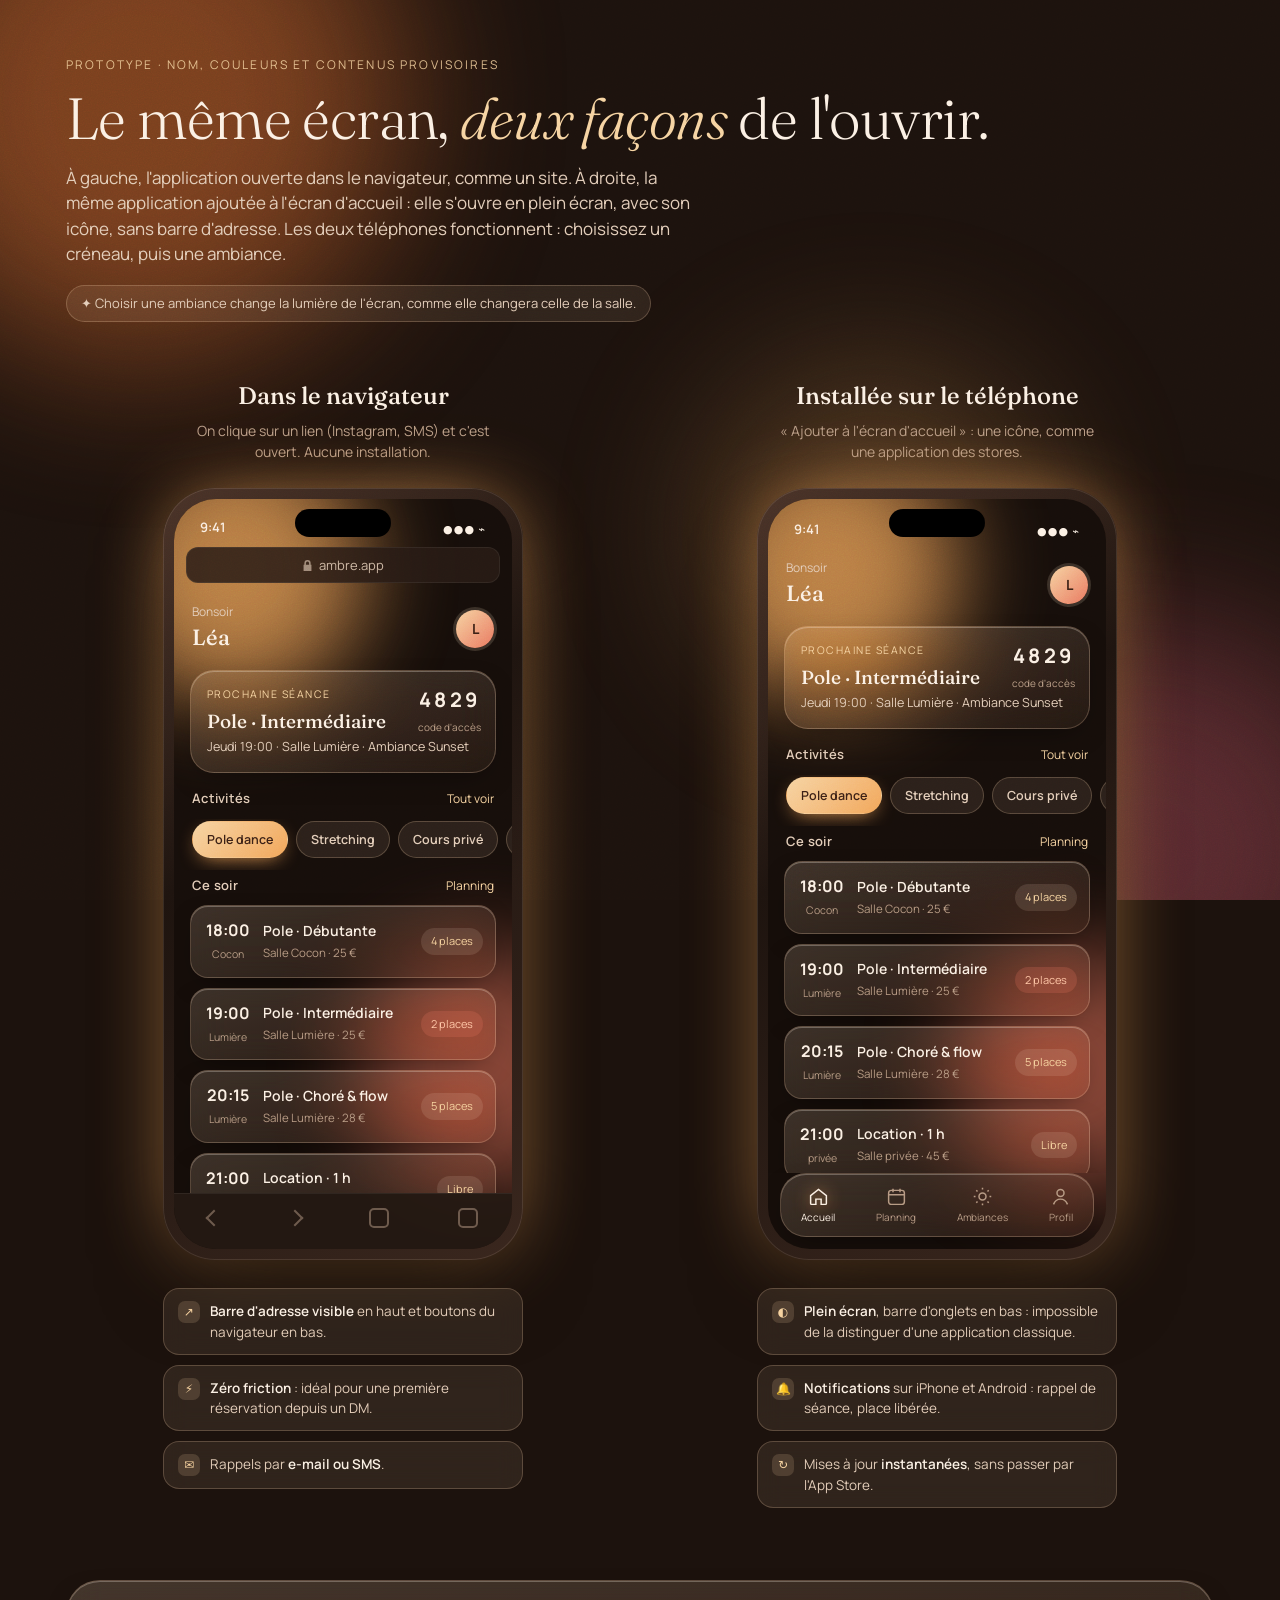
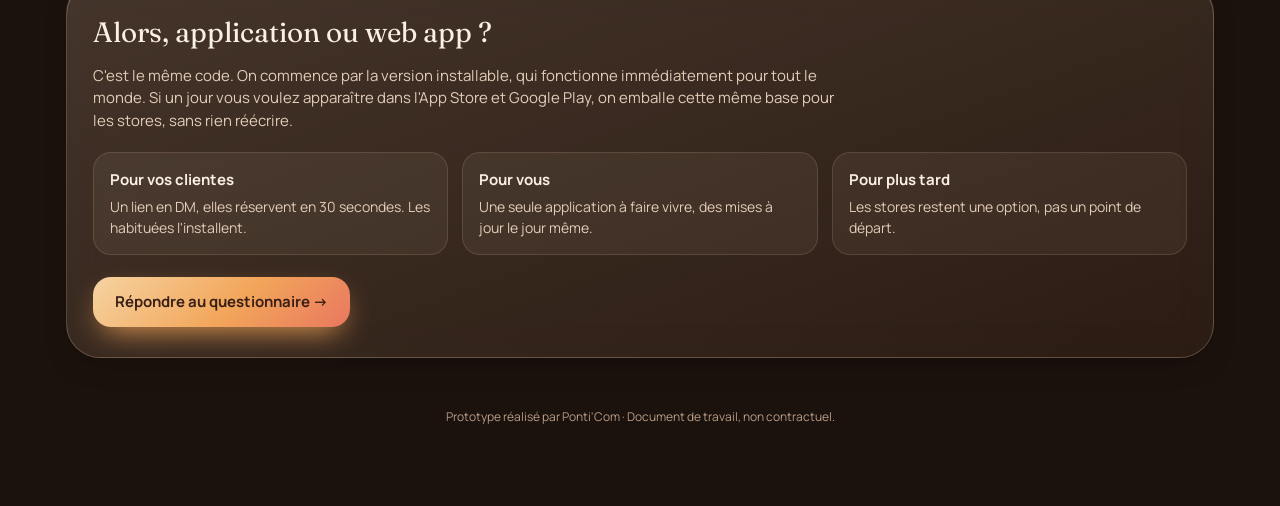
==== prototype/index.html @ fa240a2e "Prototype et questionnaire de cadrage Co-Authored-By: Claude Opus 5.5 <noreply@anthropic.com>" ====
<!doctype html>
<html lang="fr">
<head>
<meta charset="utf-8">
<meta name="viewport" content="width=device-width, initial-scale=1, viewport-fit=cover">
<title>Ambre · Prototype</title>
<meta name="robots" content="noindex, nofollow">
<meta name="theme-color" content="#1c120d">
<link rel="preconnect" href="https://fonts.googleapis.com">
<link rel="preconnect" href="https://fonts.gstatic.com" crossorigin>
<link href="https://fonts.googleapis.com/css2?family=Fraunces:opsz,wght@9..144,300;9..144,500;9..144,600&family=Manrope:wght@400;500;600;700&display=swap" rel="stylesheet">
<style>
:root{
  --bg:#1c120d; --bg2:#2a1a12;
  --ink:#fbf0e4; --ink2:#e3cdb9; --ink3:#b89c86;
  --glass:rgba(255,222,190,.09); --glass2:rgba(255,226,198,.16);
  --line:rgba(255,214,176,.22); --line2:rgba(255,236,214,.38);
  --amber:#f2a65a; --coral:#e9775f; --rose:#d9879b; --sand:#f6d3a1;
  --glow:#f2a65a; --glow2:#e9775f;
  --r-xl:34px; --r-lg:24px; --r-md:18px; --r-sm:12px;
}
*{box-sizing:border-box;margin:0;padding:0}
html{-webkit-text-size-adjust:100%}
body{background:var(--bg);color:var(--ink);font:400 15px/1.5 Manrope,system-ui,sans-serif;min-height:100vh;overflow-x:hidden}
/* grain chaud */
body::after{content:"";position:fixed;inset:0;pointer-events:none;z-index:50;opacity:.13;mix-blend-mode:overlay;
  background-image:url("data:image/svg+xml,%3Csvg xmlns='http://www.w3.org/2000/svg' width='180' height='180'%3E%3Cfilter id='n'%3E%3CfeTurbulence type='fractalNoise' baseFrequency='.85' numOctaves='3' stitchTiles='stitch'/%3E%3C/filter%3E%3Crect width='100%25' height='100%25' filter='url(%23n)'/%3E%3C/svg%3E")}
.orbs{position:fixed;inset:0;overflow:hidden;z-index:0;pointer-events:none}
.orbs i{position:absolute;border-radius:50%;filter:blur(80px);opacity:.55}
.orbs i:nth-child(1){width:520px;height:520px;background:#c9672f;top:-160px;left:-120px}
.orbs i:nth-child(2){width:460px;height:460px;background:#a4485a;bottom:-180px;right:-100px;opacity:.45}
.orbs i:nth-child(3){width:340px;height:340px;background:#e6a45c;top:40%;left:55%;opacity:.25}

.page{position:relative;z-index:1;max-width:1180px;margin:0 auto;padding:56px 16px 80px}
.kicker{font-size:12px;letter-spacing:.18em;text-transform:uppercase;color:var(--sand);opacity:.85}
h1{font-family:Fraunces,Georgia,serif;font-weight:300;font-size:clamp(34px,5vw,58px);line-height:1.05;margin:14px 0 16px;letter-spacing:-.01em}
h1 em{font-style:italic;color:var(--sand)}
.lead{max-width:640px;color:var(--ink2);font-size:17px}
.note{display:inline-flex;gap:8px;align-items:center;margin-top:18px;padding:8px 14px;border-radius:999px;background:var(--glass);border:1px solid var(--line);font-size:13px;color:var(--ink2);backdrop-filter:blur(14px);-webkit-backdrop-filter:blur(14px)}

.stage{display:grid;grid-template-columns:1fr 1fr;gap:40px;margin-top:56px;align-items:start}
@media (max-width:860px){.stage{grid-template-columns:1fr;gap:64px}}
.col{display:flex;flex-direction:column;align-items:center}
.col h2{font-family:Fraunces,Georgia,serif;font-weight:500;font-size:24px;margin-bottom:6px;text-align:center}
.col .sub{color:var(--ink3);font-size:14px;text-align:center;margin-bottom:26px;max-width:340px}

/* ---- téléphone ---- */
.phone{width:min(360px,100%);aspect-ratio:9/19.3;border-radius:52px;padding:11px;position:relative;
  background:linear-gradient(145deg,#4a3328,#1e140f 40%,#3a271e);box-shadow:0 40px 90px -30px rgba(0,0,0,.8),0 0 0 1px rgba(255,220,190,.12) inset,0 0 80px -20px var(--glow)}
.screen{position:absolute;inset:11px;border-radius:42px;overflow:hidden;background:#160e0a;display:flex;flex-direction:column;isolation:isolate}
.screen .amb{position:absolute;inset:0;z-index:-1;transition:background 1.2s ease}
.screen .amb::before,.screen .amb::after{content:"";position:absolute;border-radius:50%;filter:blur(46px);transition:background 1.2s ease}
.screen .amb::before{width:260px;height:260px;top:-60px;left:-70px;background:var(--glow);opacity:.75}
.screen .amb::after{width:240px;height:240px;bottom:60px;right:-90px;background:var(--glow2);opacity:.55}
.island{position:absolute;top:10px;left:50%;transform:translateX(-50%);width:96px;height:28px;background:#000;border-radius:20px;z-index:20}
.status{height:46px;flex:none;display:flex;justify-content:space-between;align-items:flex-end;padding:0 26px 6px;font-size:13px;font-weight:600;color:var(--ink)}
.status span:last-child{letter-spacing:.1em;font-size:11px}

/* barre navigateur (mode web) */
.urlbar{flex:none;margin:4px 12px 6px;height:36px;border-radius:12px;background:rgba(40,28,22,.85);display:flex;align-items:center;justify-content:center;gap:6px;font-size:13px;color:#cdb7a3;border:1px solid rgba(255,255,255,.06)}
.urlbar svg{width:11px;height:11px;opacity:.7}
.safaribar{flex:none;height:56px;background:rgba(36,25,19,.92);border-top:1px solid rgba(255,255,255,.06);display:flex;justify-content:space-around;align-items:center;padding-bottom:8px}
.safaribar i{width:20px;height:20px;border:2px solid #8f7867;border-radius:5px;opacity:.7}
.safaribar i:nth-child(1),.safaribar i:nth-child(2){border-radius:0;border-width:0 0 2px 2px;transform:rotate(45deg);width:12px;height:12px}
.safaribar i:nth-child(2){transform:rotate(-135deg)}

.app{flex:1;overflow-y:auto;overflow-x:hidden;padding:6px 16px 18px;scrollbar-width:none;position:relative}
.app::-webkit-scrollbar{display:none}

/* glass chaud */
.g{background:linear-gradient(160deg,rgba(255,232,208,.17),rgba(255,206,170,.06));border:1px solid var(--line);
  backdrop-filter:blur(18px) saturate(140%);-webkit-backdrop-filter:blur(18px) saturate(140%);
  box-shadow:inset 0 1px 0 rgba(255,244,230,.28),0 10px 30px -14px rgba(0,0,0,.6);border-radius:var(--r-lg)}

.hello{display:flex;justify-content:space-between;align-items:center;margin:8px 2px 16px}
.hello small{display:block;color:var(--ink2);font-size:12px}
.hello b{font-family:Fraunces,Georgia,serif;font-weight:500;font-size:22px}
.avatar{width:38px;height:38px;border-radius:50%;background:linear-gradient(135deg,var(--sand),var(--coral));display:grid;place-items:center;color:#3a2016;font-weight:700;font-size:14px;box-shadow:0 0 0 3px rgba(255,230,200,.15)}

.next{padding:16px;margin-bottom:16px;position:relative;overflow:hidden}
.next .tag{font-size:10.5px;letter-spacing:.14em;text-transform:uppercase;color:var(--sand)}
.next h3{font-family:Fraunces,Georgia,serif;font-weight:500;font-size:19px;margin:4px 0 2px}
.next p{font-size:12.5px;color:var(--ink2)}
.next .code{position:absolute;right:14px;top:14px;text-align:right}
.next .code b{display:block;font-size:20px;letter-spacing:.18em;font-weight:700}
.next .code small{font-size:10px;color:var(--ink3)}

.sec{display:flex;justify-content:space-between;align-items:baseline;margin:6px 2px 10px}
.sec h4{font-size:13px;font-weight:600;color:var(--ink2);letter-spacing:.02em}
.sec a{font-size:12px;color:var(--sand);text-decoration:none}

.chips{display:flex;gap:8px;overflow-x:auto;padding:2px 2px 12px;margin:0 -16px;padding-left:18px;padding-right:18px;scrollbar-width:none}
.chips::-webkit-scrollbar{display:none}
.chip{flex:none;padding:9px 14px;border-radius:999px;font:600 12.5px Manrope,sans-serif;color:var(--ink2);cursor:pointer;border:1px solid var(--line);background:var(--glass);transition:.25s}
.chip.on{background:linear-gradient(135deg,var(--sand),var(--amber));color:#3a2016;border-color:transparent;box-shadow:0 6px 20px -8px var(--glow)}

.slot{display:flex;align-items:center;gap:12px;padding:12px 12px 12px 14px;margin-bottom:10px;border-radius:var(--r-md);cursor:pointer;transition:transform .2s}
.slot:active{transform:scale(.98)}
.slot .t{text-align:center;min-width:46px}
.slot .t b{display:block;font-size:16px}
.slot .t small{font-size:10.5px;color:var(--ink3)}
.slot .i{flex:1;min-width:0}
.slot .i b{display:block;font-size:14px;font-weight:600}
.slot .i small{font-size:11.5px;color:var(--ink3)}
.slot .p{font-size:11px;padding:5px 10px;border-radius:999px;background:rgba(255,230,200,.12);color:var(--sand);white-space:nowrap}
.slot .p.low{color:#ffc7a8;background:rgba(233,119,95,.22)}

.tabbar{flex:none;margin:0 12px 12px;height:64px;border-radius:26px;display:flex;justify-content:space-around;align-items:center}
.tab{display:flex;flex-direction:column;align-items:center;gap:3px;font-size:10px;color:var(--ink3);cursor:pointer;background:none;border:0;font-family:inherit}
.tab svg{width:21px;height:21px;stroke:currentColor;fill:none;stroke-width:1.7}
.tab.on{color:var(--ink)}
.tab.on svg{filter:drop-shadow(0 0 8px var(--glow))}

/* feuille de réservation */
.sheet{position:absolute;left:0;right:0;bottom:0;z-index:15;padding:10px 16px 18px;border-radius:30px 30px 0 0;transform:translateY(105%);transition:transform .45s cubic-bezier(.2,.9,.25,1);max-height:88%;overflow-y:auto;scrollbar-width:none;
  background:linear-gradient(170deg,rgba(70,44,32,.82),rgba(34,22,16,.92));backdrop-filter:blur(26px) saturate(150%);-webkit-backdrop-filter:blur(26px) saturate(150%);border-top:1px solid var(--line2)}
.sheet.open{transform:none}
.sheet .grab{width:38px;height:5px;border-radius:5px;background:rgba(255,230,210,.3);margin:0 auto 14px}
.sheet h3{font-family:Fraunces,Georgia,serif;font-weight:500;font-size:21px}
.sheet .meta{color:var(--ink2);font-size:12.5px;margin:2px 0 14px}
.amb-grid{display:grid;grid-template-columns:1fr 1fr;gap:9px;margin:8px 0 14px}
.ambc{padding:11px;border-radius:var(--r-md);cursor:pointer;border:1px solid var(--line);background:var(--glass);transition:.25s;text-align:left;color:var(--ink);font-family:inherit}
.ambc .dot{width:26px;height:26px;border-radius:50%;margin-bottom:8px;box-shadow:0 0 16px -2px currentColor}
.ambc b{display:block;font-size:13px}
.ambc small{font-size:10.5px;color:var(--ink3)}
.ambc.on{border-color:var(--line2);background:var(--glass2);box-shadow:inset 0 1px 0 rgba(255,244,230,.3),0 0 0 2px rgba(246,211,161,.45)}
.row{display:flex;justify-content:space-between;align-items:center;padding:11px 0;border-top:1px solid rgba(255,220,190,.12);font-size:13px}
.row span{color:var(--ink2)}
.btn{width:100%;margin-top:12px;height:52px;border:0;border-radius:18px;font:700 15px Manrope,sans-serif;color:#3a2016;cursor:pointer;
  background:linear-gradient(135deg,var(--sand),var(--amber) 55%,var(--coral));box-shadow:0 12px 30px -10px var(--glow),inset 0 1px 0 rgba(255,255,255,.5)}
.btn.ghost{background:var(--glass);color:var(--ink);box-shadow:none;border:1px solid var(--line);height:44px;font-weight:600}
.pay{display:flex;gap:6px;justify-content:center;margin-top:9px;font-size:10.5px;color:var(--ink3)}

.done{text-align:center;padding:10px 4px 0}
.done .ring{width:74px;height:74px;border-radius:50%;margin:6px auto 14px;display:grid;place-items:center;background:radial-gradient(circle,var(--glow),transparent 70%)}
.done .ring svg{width:34px;height:34px;stroke:#fff;stroke-width:2.4;fill:none}
.bigcode{font-size:34px;font-weight:700;letter-spacing:.3em;margin:10px 0 2px;padding-left:.3em}
.done p{font-size:12.5px;color:var(--ink2)}

.other{padding:4px 2px}
.other h3{font-family:Fraunces,Georgia,serif;font-weight:500;font-size:22px;margin:10px 0 12px}
.scene{padding:14px;margin-bottom:10px;display:flex;align-items:center;gap:12px}
.scene .dot{width:34px;height:34px;border-radius:12px}
.scene b{font-size:14px}
.scene small{display:block;font-size:11.5px;color:var(--ink3)}
.toggle{margin-left:auto;width:44px;height:26px;border-radius:20px;background:rgba(255,230,200,.18);position:relative;flex:none}
.toggle::after{content:"";position:absolute;top:3px;left:3px;width:20px;height:20px;border-radius:50%;background:var(--ink);transition:.25s}
.toggle.on{background:var(--amber)}
.toggle.on::after{left:21px}

/* annotations */
.diff{width:min(360px,100%);margin-top:28px;display:grid;gap:10px}
.diff div{display:flex;gap:10px;font-size:13.5px;color:var(--ink2);padding:12px 14px;border-radius:16px;background:var(--glass);border:1px solid var(--line);backdrop-filter:blur(12px);-webkit-backdrop-filter:blur(12px)}
.diff b{color:var(--ink);font-weight:600}
.diff .ico{flex:none;width:22px;height:22px;border-radius:7px;display:grid;place-items:center;font-size:12px;background:rgba(246,211,161,.16);color:var(--sand)}

.verdict{margin-top:72px;padding:30px 26px;border-radius:var(--r-xl)}
.verdict h2{font-family:Fraunces,Georgia,serif;font-weight:400;font-size:28px;margin-bottom:12px}
.verdict p{color:var(--ink2);max-width:760px;margin-bottom:10px}
.verdict ul{list-style:none;display:grid;grid-template-columns:repeat(auto-fit,minmax(230px,1fr));gap:14px;margin-top:20px}
.verdict li{padding:16px;border-radius:var(--r-md);background:rgba(255,230,200,.06);border:1px solid rgba(255,214,176,.14);font-size:14px;color:var(--ink2)}
.verdict li b{display:block;color:var(--ink);margin-bottom:4px;font-size:15px}
.cta{display:inline-flex;align-items:center;gap:8px;margin-top:22px;padding:14px 22px;border-radius:18px;text-decoration:none;font-weight:700;color:#3a2016;background:linear-gradient(135deg,var(--sand),var(--amber) 55%,var(--coral));box-shadow:0 12px 30px -10px var(--amber)}
footer{margin-top:50px;text-align:center;font-size:12px;color:var(--ink3)}
@media (prefers-reduced-motion:reduce){*{transition:none!important}}
</style>
</head>
<body>
<div class="orbs"><i></i><i></i><i></i></div>

<main class="page">
  <div class="kicker">Prototype · Nom, couleurs et contenus provisoires</div>
  <h1>Le même écran, <em>deux façons</em> de l'ouvrir.</h1>
  <p class="lead">À gauche, l'application ouverte dans le navigateur, comme un site. À droite, la même application ajoutée à l'écran d'accueil : elle s'ouvre en plein écran, avec son icône, sans barre d'adresse. Les deux téléphones fonctionnent : choisissez un créneau, puis une ambiance.</p>
  <div class="note">✦ Choisir une ambiance change la lumière de l'écran, comme elle changera celle de la salle.</div>

  <section class="stage">
    <div class="col">
      <h2>Dans le navigateur</h2>
      <p class="sub">On clique sur un lien (Instagram, SMS) et c'est ouvert. Aucune installation.</p>
      <div class="phone" data-mode="web"></div>
      <div class="diff">
        <div><span class="ico">↗</span><span><b>Barre d'adresse visible</b> en haut et boutons du navigateur en bas.</span></div>
        <div><span class="ico">⚡</span><span><b>Zéro friction</b> : idéal pour une première réservation depuis un DM.</span></div>
        <div><span class="ico">✉</span><span>Rappels par <b>e-mail ou SMS</b>.</span></div>
      </div>
    </div>
    <div class="col">
      <h2>Installée sur le téléphone</h2>
      <p class="sub">« Ajouter à l'écran d'accueil » : une icône, comme une application des stores.</p>
      <div class="phone" data-mode="app"></div>
      <div class="diff">
        <div><span class="ico">◐</span><span><b>Plein écran</b>, barre d'onglets en bas : impossible de la distinguer d'une application classique.</span></div>
        <div><span class="ico">🔔</span><span><b>Notifications</b> sur iPhone et Android : rappel de séance, place libérée.</span></div>
        <div><span class="ico">↻</span><span>Mises à jour <b>instantanées</b>, sans passer par l'App Store.</span></div>
      </div>
    </div>
  </section>

  <section class="verdict g">
    <h2>Alors, application ou web app ?</h2>
    <p>C'est le même code. On commence par la version installable, qui fonctionne immédiatement pour tout le monde. Si un jour vous voulez apparaître dans l'App Store et Google Play, on emballe cette même base pour les stores, sans rien réécrire.</p>
    <ul>
      <li><b>Pour vos clientes</b>Un lien en DM, elles réservent en 30 secondes. Les habituées l'installent.</li>
      <li><b>Pour vous</b>Une seule application à faire vivre, des mises à jour le jour même.</li>
      <li><b>Pour plus tard</b>Les stores restent une option, pas un point de départ.</li>
    </ul>
    <a class="cta" href="../questionnaire/">Répondre au questionnaire →</a>
  </section>

  <footer>Prototype réalisé par Ponti'Com · Document de travail, non contractuel.</footer>
</main>

<template id="tpl">
  <div class="screen">
    <div class="amb"></div>
    <div class="island"></div>
    <div class="status"><span>9:41</span><span>●●● ⌁</span></div>
    <div class="urlbar web-only"><svg viewBox="0 0 12 14"><path d="M2 6V4a4 4 0 0 1 8 0v2h1v8H1V6zm2 0h4V4a2 2 0 0 0-4 0z" fill="currentColor"/></svg>ambre.app</div>
    <div class="app">
      <div class="view" data-v="home">
        <div class="hello"><div><small>Bonsoir</small><b>Léa</b></div><div class="avatar">L</div></div>
        <div class="next g">
          <div class="tag">Prochaine séance</div>
          <h3>Pole · Intermédiaire</h3>
          <p>Jeudi 19:00 · Salle Lumière · Ambiance Sunset</p>
          <div class="code"><b>4829</b><small>code d'accès</small></div>
        </div>
        <div class="sec"><h4>Activités</h4><a href="#">Tout voir</a></div>
        <div class="chips">
          <button class="chip on">Pole dance</button><button class="chip">Stretching</button><button class="chip">Cours privé</button><button class="chip">Salle privée</button><button class="chip">Studio tatouage</button>
        </div>
        <div class="sec"><h4>Ce soir</h4><a href="#">Planning</a></div>
        <div class="slots"></div>
      </div>
      <div class="view other" data-v="plan" hidden>
        <h3>Mon planning</h3>
        <div class="g scene"><div class="dot" style="background:#f2a65a"></div><div><b>Pole · Intermédiaire</b><small>Jeu. 19:00 · Salle Lumière</small></div></div>
        <div class="g scene"><div class="dot" style="background:#d9879b"></div><div><b>Stretching profond</b><small>Sam. 10:30 · Salle Cocon</small></div></div>
        <div class="g scene"><div class="dot" style="background:#9fb7a4"></div><div><b>Carnet 10 séances</b><small>7 séances restantes</small></div></div>
      </div>
      <div class="view other" data-v="amb" hidden>
        <h3>Le lieu, en direct</h3>
        <div class="g scene"><div class="dot" style="background:#f2a65a"></div><div><b>Salle Lumière</b><small>Sunset · 26 °C · Lo-fi soul</small></div><div class="toggle on"></div></div>
        <div class="g scene"><div class="dot" style="background:#8a6fd1"></div><div><b>Salle Cocon</b><small>Libre · éteinte</small></div><div class="toggle"></div></div>
        <div class="g scene"><div class="dot" style="background:#e9775f"></div><div><b>Studio</b><small>Focus · 24 °C</small></div><div class="toggle on"></div></div>
        <p style="font-size:11.5px;color:var(--ink3);margin-top:6px">Vue gérante : tout allumer ou éteindre à distance.</p>
      </div>
      <div class="view other" data-v="me" hidden>
        <h3>Profil</h3>
        <div class="g scene"><div><b>Carnet 10 séances</b><small>7 restantes · valable jusqu'au 30/04</small></div></div>
        <div class="g scene"><div><b>Moyen de paiement</b><small>Apple Pay · Visa •• 4242</small></div></div>
        <div class="g scene"><div><b>Décharge et règlement</b><small>Signés le 02/11</small></div></div>
      </div>
    </div>
    <nav class="tabbar g app-only">
      <button class="tab on" data-t="home"><svg viewBox="0 0 24 24"><path d="M3 11l9-7 9 7v9a1 1 0 0 1-1 1h-5v-6H9v6H4a1 1 0 0 1-1-1z"/></svg>Accueil</button>
      <button class="tab" data-t="plan"><svg viewBox="0 0 24 24"><rect x="3" y="5" width="18" height="16" rx="3"/><path d="M3 10h18M8 3v4M16 3v4"/></svg>Planning</button>
      <button class="tab" data-t="amb"><svg viewBox="0 0 24 24"><circle cx="12" cy="12" r="4"/><path d="M12 2v2M12 20v2M4.9 4.9l1.4 1.4M17.7 17.7l1.4 1.4M2 12h2M20 12h2M4.9 19.1l1.4-1.4M17.7 6.3l1.4-1.4"/></svg>Ambiances</button>
      <button class="tab" data-t="me"><svg viewBox="0 0 24 24"><circle cx="12" cy="8" r="4"/><path d="M4 21c1.5-4 4.5-6 8-6s6.5 2 8 6"/></svg>Profil</button>
    </nav>
    <div class="safaribar web-only"><i></i><i></i><i></i><i></i></div>
    <div class="sheet">
      <div class="grab"></div>
      <div class="s-book">
        <h3 class="s-title">Pole · Intermédiaire</h3>
        <div class="meta s-meta"></div>
        <div class="sec" style="margin:0"><h4>Choisissez votre ambiance</h4></div>
        <div class="amb-grid"></div>
        <div class="row"><span>Durée</span><b>1 h 15</b></div>
        <div class="row"><span>Tarif</span><b class="s-price"></b></div>
        <button class="btn s-pay">Réserver et payer</button>
        <div class="pay">Apple Pay · Google Pay · Carte · Paiement sécurisé par Stripe</div>
        <button class="btn ghost s-close" style="margin-top:10px">Plus tard</button>
      </div>
      <div class="s-done done" hidden>
        <div class="ring"><svg viewBox="0 0 24 24"><path d="M5 12.5l4.5 4.5L19 7.5"/></svg></div>
        <h3>C'est réservé.</h3>
        <p class="s-recap"></p>
        <div class="bigcode">7316</div>
        <p>Votre code d'accès, actif de 15 min avant le cours jusqu'à la fin.<br>Pas de badge, rien à oublier.</p>
        <button class="btn ghost s-close" style="margin-top:18px">Fermer</button>
      </div>
    </div>
  </div>
</template>

<script>
(function(){
  var AMB = [
    {id:"sunset", n:"Sunset", d:"Ambré · lo-fi soul", c1:"#f2a65a", c2:"#e9775f"},
    {id:"velours", n:"Velours", d:"Rose poudré · R&B", c1:"#d9879b", c2:"#a4485a"},
    {id:"nuit", n:"Nuit", d:"Violet · deep house", c1:"#8a6fd1", c2:"#c0579a"},
    {id:"lagon", n:"Lagon", d:"Turquoise · chill", c1:"#4fb3a8", c2:"#d7a35e"}
  ];
  var SLOTS = [
    {h:"18:00", s:"Salle Cocon", t:"Pole · Débutante", p:"25 €", left:"4 places"},
    {h:"19:00", s:"Salle Lumière", t:"Pole · Intermédiaire", p:"25 €", left:"2 places", low:true},
    {h:"20:15", s:"Salle Lumière", t:"Pole · Choré & flow", p:"28 €", left:"5 places"},
    {h:"21:00", s:"Salle privée", t:"Location · 1 h", p:"45 €", left:"Libre"}
  ];
  document.querySelectorAll(".phone").forEach(function(ph){
    var mode = ph.dataset.mode;
    ph.appendChild(document.getElementById("tpl").content.cloneNode(true));
    var $ = function(s){return ph.querySelector(s)}, $$ = function(s){return ph.querySelectorAll(s)};
    $$(mode==="web" ? ".app-only" : ".web-only").forEach(function(e){e.remove()});
    if(mode==="web"){ $(".status").style.height="44px"; }

    function setAmb(a){
      ph.style.setProperty("--glow", a.c1);
      ph.style.setProperty("--glow2", a.c2);
    }
    // créneaux
    var box = $(".slots");
    SLOTS.forEach(function(s){
      var el = document.createElement("div");
      el.className = "slot g";
      el.innerHTML = '<div class="t"><b>'+s.h+'</b><small>'+s.s.replace("Salle ","")+'</small></div><div class="i"><b>'+s.t+'</b><small>'+s.s+' · '+s.p+'</small></div><span class="p'+(s.low?' low':'')+'">'+s.left+'</span>';
      el.onclick = function(){ openSheet(s) };
      box.appendChild(el);
    });
    // ambiances
    var grid = $(".amb-grid"), chosen = AMB[0];
    AMB.forEach(function(a, i){
      var b = document.createElement("button");
      b.className = "ambc" + (i===0?" on":"");
      b.innerHTML = '<div class="dot" style="background:linear-gradient(135deg,'+a.c1+','+a.c2+');color:'+a.c1+'"></div><b>'+a.n+'</b><small>'+a.d+'</small>';
      b.onclick = function(){
        grid.querySelectorAll(".ambc").forEach(function(x){x.classList.remove("on")});
        b.classList.add("on"); chosen = a; setAmb(a);
      };
      grid.appendChild(b);
    });
    var sheet = $(".sheet"), cur;
    function openSheet(s){
      cur = s;
      $(".s-title").textContent = s.t;
      $(".s-meta").textContent = "Ce soir · " + s.h + " · " + s.s;
      $(".s-price").textContent = s.p;
      $(".s-book").hidden = false; $(".s-done").hidden = true;
      sheet.classList.add("open");
    }
    $(".s-pay").onclick = function(){
      $(".s-recap").textContent = cur.t + " · ce soir " + cur.h + " · ambiance " + chosen.n;
      $(".s-book").hidden = true; $(".s-done").hidden = false;
      $(".next h3").textContent = cur.t;
      $(".next p").textContent = "Ce soir " + cur.h + " · " + cur.s + " · Ambiance " + chosen.n;
      $(".next .code b").textContent = "7316";
    };
    $$(".s-close").forEach(function(b){ b.onclick = function(){ sheet.classList.remove("open") } });
    // chips
    $$(".chip").forEach(function(c){ c.onclick = function(){ $$(".chip").forEach(function(x){x.classList.remove("on")}); c.classList.add("on") } });
    // onglets (mode app)
    $$(".tab").forEach(function(t){
      t.onclick = function(){
        $$(".tab").forEach(function(x){x.classList.remove("on")}); t.classList.add("on");
        $$(".view").forEach(function(v){ v.hidden = v.dataset.v !== t.dataset.t });
        $(".app").scrollTop = 0;
      };
    });
    $$(".toggle").forEach(function(t){ t.onclick = function(){ t.classList.toggle("on") } });
    $$(".sec a").forEach(function(a){ a.onclick = function(e){ e.preventDefault() } });
  });
})();
</script>
</body>
</html>
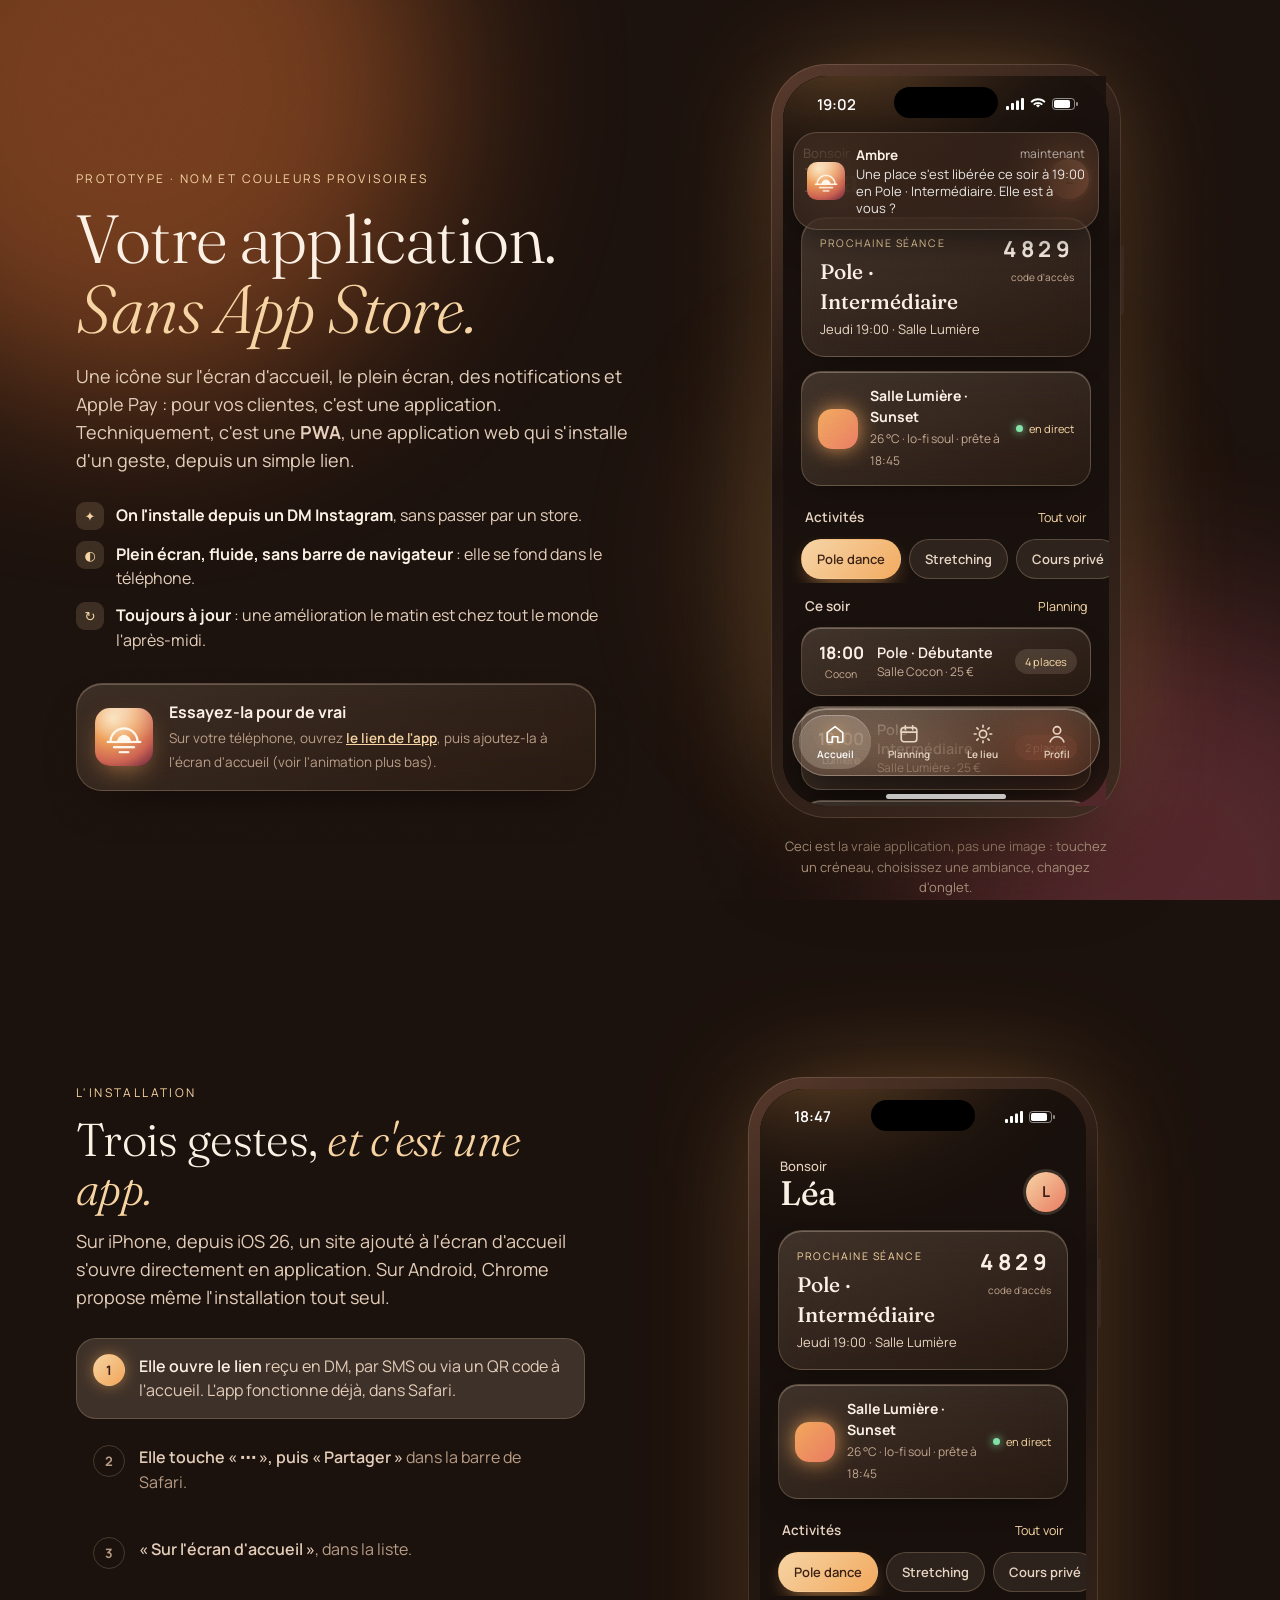
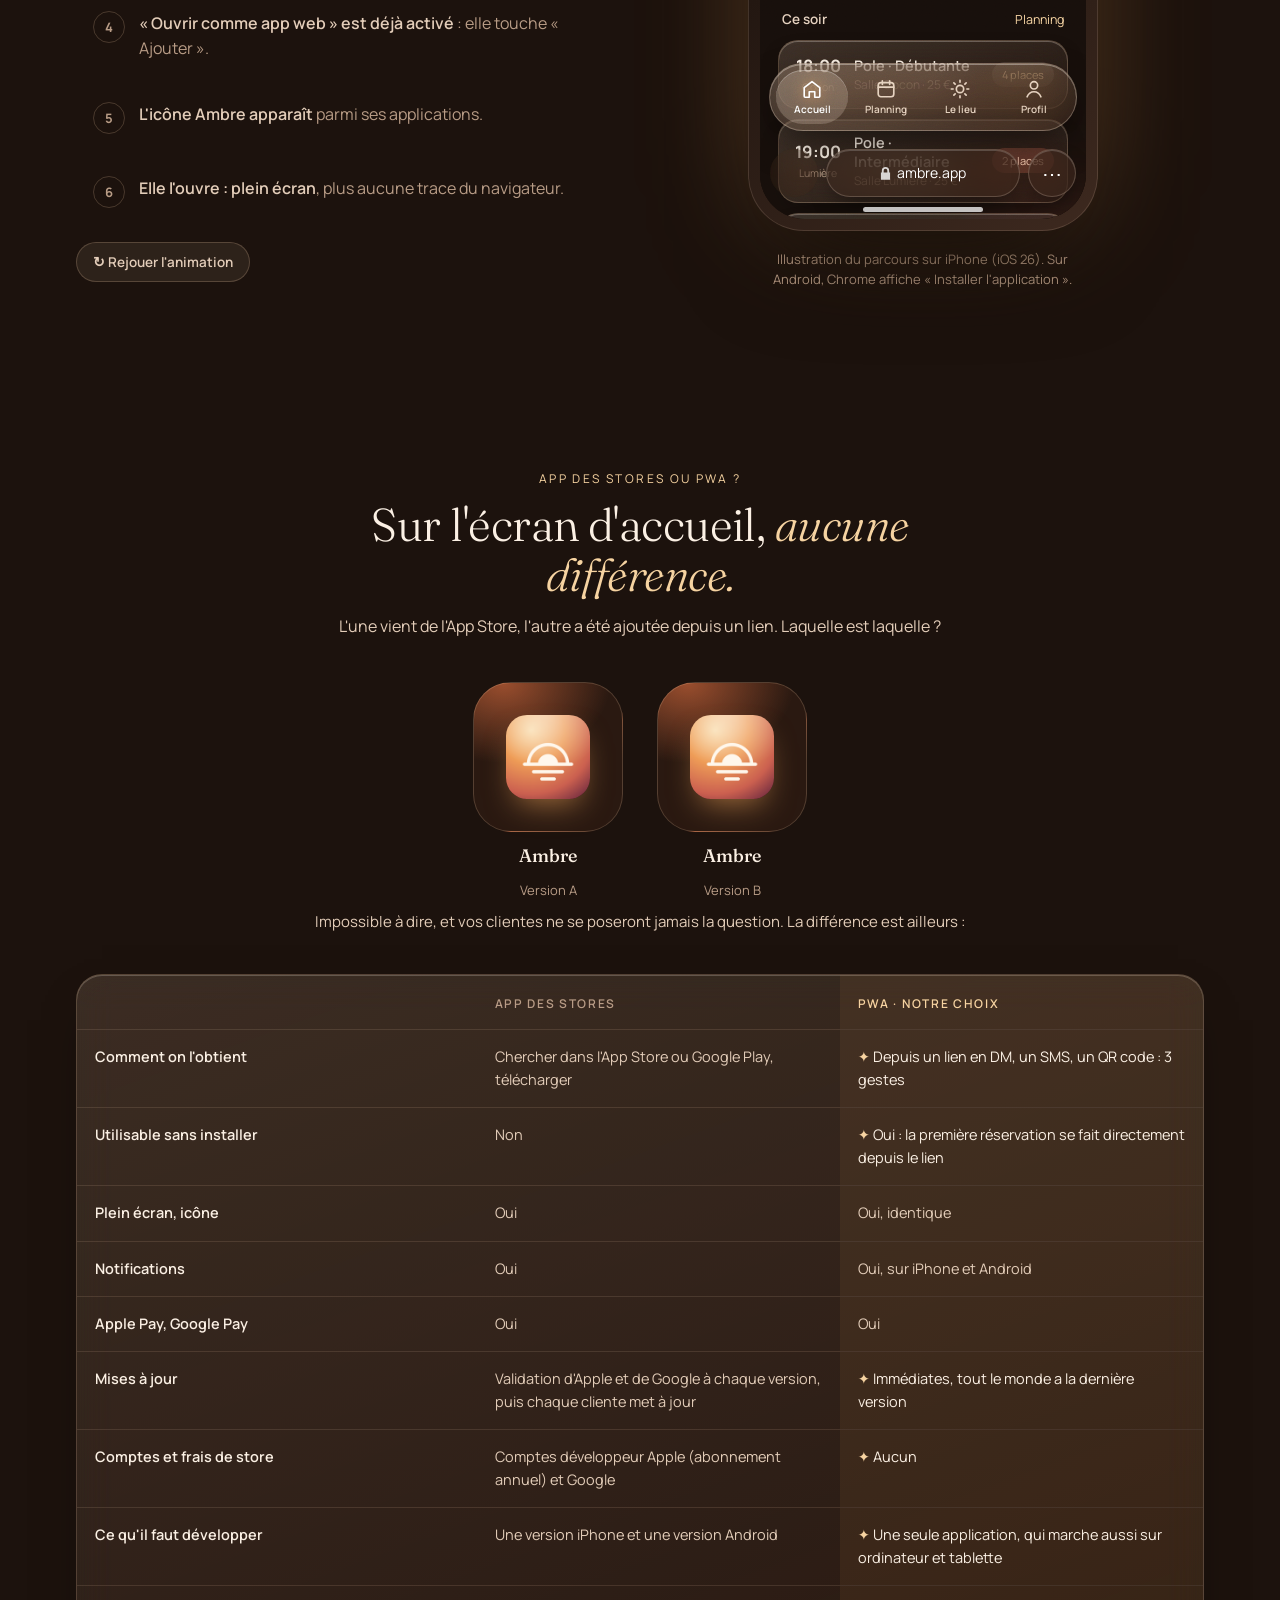
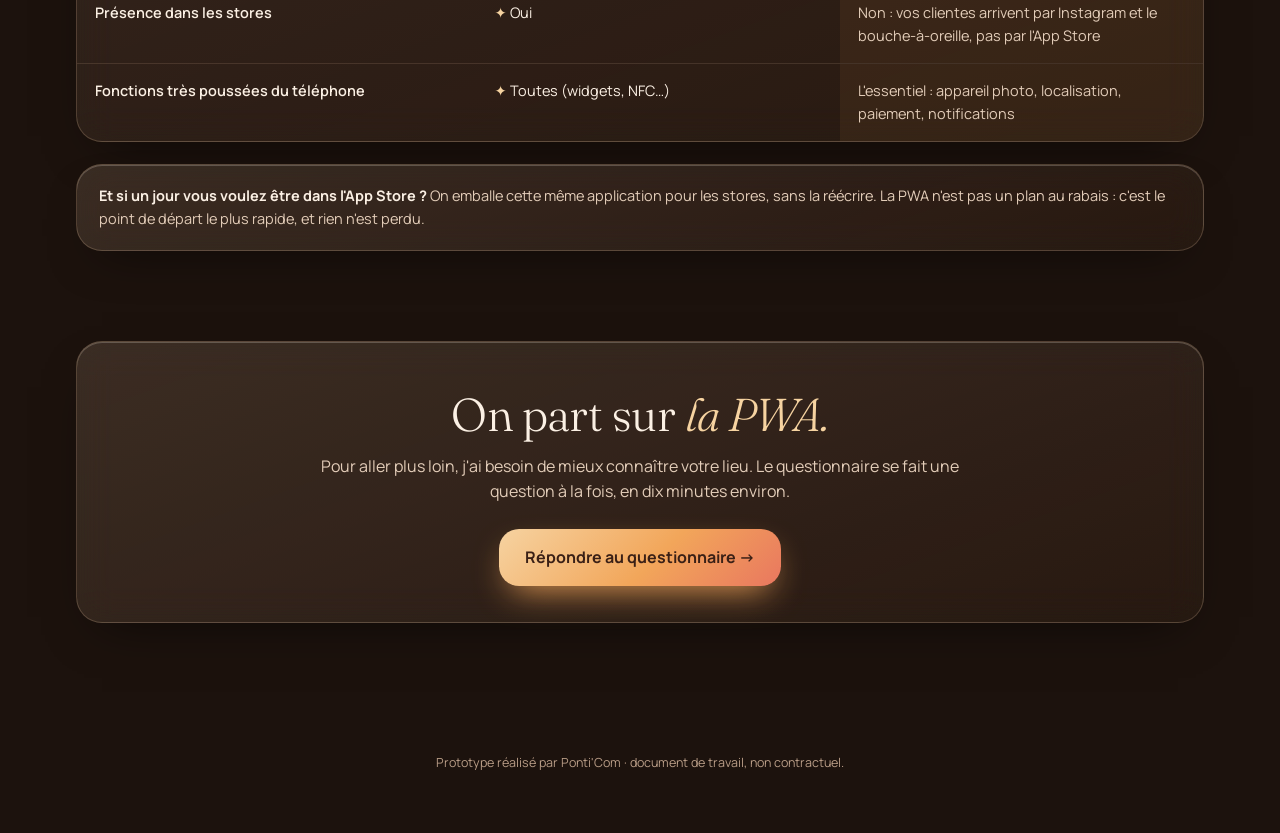
==== commit 43c1e15d: "PWA installable, animation d'installation iOS 26 et comparaison app des stores / PWA Co-Authored-By:" ====
--- a/prototype/index.html
+++ b/prototype/index.html
@@ -3,364 +3,412 @@
 <head>
 <meta charset="utf-8">
 <meta name="viewport" content="width=device-width, initial-scale=1, viewport-fit=cover">
-<title>Ambre · Prototype</title>
+<title>Ambre · Votre application</title>
 <meta name="robots" content="noindex, nofollow">
 <meta name="theme-color" content="#1c120d">
+<link rel="icon" href="../app/icon-192.png">
 <link rel="preconnect" href="https://fonts.googleapis.com">
 <link rel="preconnect" href="https://fonts.gstatic.com" crossorigin>
-<link href="https://fonts.googleapis.com/css2?family=Fraunces:opsz,wght@9..144,300;9..144,500;9..144,600&family=Manrope:wght@400;500;600;700&display=swap" rel="stylesheet">
+<link href="https://fonts.googleapis.com/css2?family=Fraunces:ital,opsz,wght@0,9..144,300;0,9..144,500;1,9..144,300&family=Manrope:wght@400;500;600;700&display=swap" rel="stylesheet">
 <style>
 :root{
-  --bg:#1c120d; --bg2:#2a1a12;
-  --ink:#fbf0e4; --ink2:#e3cdb9; --ink3:#b89c86;
-  --glass:rgba(255,222,190,.09); --glass2:rgba(255,226,198,.16);
-  --line:rgba(255,214,176,.22); --line2:rgba(255,236,214,.38);
-  --amber:#f2a65a; --coral:#e9775f; --rose:#d9879b; --sand:#f6d3a1;
-  --glow:#f2a65a; --glow2:#e9775f;
-  --r-xl:34px; --r-lg:24px; --r-md:18px; --r-sm:12px;
+  --bg:#1c120d; --ink:#fbf0e4; --ink2:#e3cdb9; --ink3:#b89c86;
+  --glass:rgba(255,222,190,.08); --glass2:rgba(255,226,198,.15);
+  --line:rgba(255,214,176,.2); --line2:rgba(255,236,214,.4);
+  --amber:#f2a65a; --coral:#e9775f; --sand:#f6d3a1; --ok:#8fe0ad;
 }
 *{box-sizing:border-box;margin:0;padding:0}
-html{-webkit-text-size-adjust:100%}
-body{background:var(--bg);color:var(--ink);font:400 15px/1.5 Manrope,system-ui,sans-serif;min-height:100vh;overflow-x:hidden}
-/* grain chaud */
-body::after{content:"";position:fixed;inset:0;pointer-events:none;z-index:50;opacity:.13;mix-blend-mode:overlay;
+html{-webkit-text-size-adjust:100%;scroll-behavior:smooth}
+body{background:var(--bg);color:var(--ink);font:400 16px/1.55 Manrope,system-ui,sans-serif;overflow-x:hidden;-webkit-font-smoothing:antialiased}
+body::after{content:"";position:fixed;inset:0;pointer-events:none;z-index:90;opacity:.12;mix-blend-mode:overlay;
   background-image:url("data:image/svg+xml,%3Csvg xmlns='http://www.w3.org/2000/svg' width='180' height='180'%3E%3Cfilter id='n'%3E%3CfeTurbulence type='fractalNoise' baseFrequency='.85' numOctaves='3' stitchTiles='stitch'/%3E%3C/filter%3E%3Crect width='100%25' height='100%25' filter='url(%23n)'/%3E%3C/svg%3E")}
 .orbs{position:fixed;inset:0;overflow:hidden;z-index:0;pointer-events:none}
-.orbs i{position:absolute;border-radius:50%;filter:blur(80px);opacity:.55}
-.orbs i:nth-child(1){width:520px;height:520px;background:#c9672f;top:-160px;left:-120px}
-.orbs i:nth-child(2){width:460px;height:460px;background:#a4485a;bottom:-180px;right:-100px;opacity:.45}
-.orbs i:nth-child(3){width:340px;height:340px;background:#e6a45c;top:40%;left:55%;opacity:.25}
-
-.page{position:relative;z-index:1;max-width:1180px;margin:0 auto;padding:56px 16px 80px}
-.kicker{font-size:12px;letter-spacing:.18em;text-transform:uppercase;color:var(--sand);opacity:.85}
-h1{font-family:Fraunces,Georgia,serif;font-weight:300;font-size:clamp(34px,5vw,58px);line-height:1.05;margin:14px 0 16px;letter-spacing:-.01em}
-h1 em{font-style:italic;color:var(--sand)}
-.lead{max-width:640px;color:var(--ink2);font-size:17px}
-.note{display:inline-flex;gap:8px;align-items:center;margin-top:18px;padding:8px 14px;border-radius:999px;background:var(--glass);border:1px solid var(--line);font-size:13px;color:var(--ink2);backdrop-filter:blur(14px);-webkit-backdrop-filter:blur(14px)}
-
-.stage{display:grid;grid-template-columns:1fr 1fr;gap:40px;margin-top:56px;align-items:start}
-@media (max-width:860px){.stage{grid-template-columns:1fr;gap:64px}}
-.col{display:flex;flex-direction:column;align-items:center}
-.col h2{font-family:Fraunces,Georgia,serif;font-weight:500;font-size:24px;margin-bottom:6px;text-align:center}
-.col .sub{color:var(--ink3);font-size:14px;text-align:center;margin-bottom:26px;max-width:340px}
-
-/* ---- téléphone ---- */
-.phone{width:min(360px,100%);aspect-ratio:9/19.3;border-radius:52px;padding:11px;position:relative;
-  background:linear-gradient(145deg,#4a3328,#1e140f 40%,#3a271e);box-shadow:0 40px 90px -30px rgba(0,0,0,.8),0 0 0 1px rgba(255,220,190,.12) inset,0 0 80px -20px var(--glow)}
-.screen{position:absolute;inset:11px;border-radius:42px;overflow:hidden;background:#160e0a;display:flex;flex-direction:column;isolation:isolate}
-.screen .amb{position:absolute;inset:0;z-index:-1;transition:background 1.2s ease}
-.screen .amb::before,.screen .amb::after{content:"";position:absolute;border-radius:50%;filter:blur(46px);transition:background 1.2s ease}
-.screen .amb::before{width:260px;height:260px;top:-60px;left:-70px;background:var(--glow);opacity:.75}
-.screen .amb::after{width:240px;height:240px;bottom:60px;right:-90px;background:var(--glow2);opacity:.55}
-.island{position:absolute;top:10px;left:50%;transform:translateX(-50%);width:96px;height:28px;background:#000;border-radius:20px;z-index:20}
-.status{height:46px;flex:none;display:flex;justify-content:space-between;align-items:flex-end;padding:0 26px 6px;font-size:13px;font-weight:600;color:var(--ink)}
-.status span:last-child{letter-spacing:.1em;font-size:11px}
-
-/* barre navigateur (mode web) */
-.urlbar{flex:none;margin:4px 12px 6px;height:36px;border-radius:12px;background:rgba(40,28,22,.85);display:flex;align-items:center;justify-content:center;gap:6px;font-size:13px;color:#cdb7a3;border:1px solid rgba(255,255,255,.06)}
-.urlbar svg{width:11px;height:11px;opacity:.7}
-.safaribar{flex:none;height:56px;background:rgba(36,25,19,.92);border-top:1px solid rgba(255,255,255,.06);display:flex;justify-content:space-around;align-items:center;padding-bottom:8px}
-.safaribar i{width:20px;height:20px;border:2px solid #8f7867;border-radius:5px;opacity:.7}
-.safaribar i:nth-child(1),.safaribar i:nth-child(2){border-radius:0;border-width:0 0 2px 2px;transform:rotate(45deg);width:12px;height:12px}
-.safaribar i:nth-child(2){transform:rotate(-135deg)}
-
-.app{flex:1;overflow-y:auto;overflow-x:hidden;padding:6px 16px 18px;scrollbar-width:none;position:relative}
-.app::-webkit-scrollbar{display:none}
-
-/* glass chaud */
-.g{background:linear-gradient(160deg,rgba(255,232,208,.17),rgba(255,206,170,.06));border:1px solid var(--line);
+.orbs i{position:absolute;border-radius:50%;filter:blur(90px)}
+.orbs i:nth-child(1){width:620px;height:620px;background:#c9672f;top:-220px;left:-180px;opacity:.5}
+.orbs i:nth-child(2){width:520px;height:520px;background:#a4485a;bottom:-240px;right:-160px;opacity:.4}
+.orbs i:nth-child(3){width:360px;height:360px;background:#e6a45c;top:42%;left:58%;opacity:.18}
+.wrap{position:relative;z-index:1;max-width:1160px;margin:0 auto;padding:0 16px}
+.kicker{font-size:12px;letter-spacing:.2em;text-transform:uppercase;color:var(--sand)}
+h1,h2{font-family:Fraunces,Georgia,serif;font-weight:300;letter-spacing:-.012em}
+h1{font-size:clamp(38px,6vw,68px);line-height:1.02;margin:16px 0 20px}
+h2{font-size:clamp(30px,4.2vw,46px);line-height:1.08;margin:12px 0 14px}
+h1 em,h2 em{font-style:italic;color:var(--sand)}
+.lead{color:var(--ink2);font-size:18px;max-width:560px}
+.g{background:linear-gradient(160deg,rgba(255,232,208,.13),rgba(255,206,170,.04));border:1px solid var(--line);
   backdrop-filter:blur(18px) saturate(140%);-webkit-backdrop-filter:blur(18px) saturate(140%);
-  box-shadow:inset 0 1px 0 rgba(255,244,230,.28),0 10px 30px -14px rgba(0,0,0,.6);border-radius:var(--r-lg)}
-
-.hello{display:flex;justify-content:space-between;align-items:center;margin:8px 2px 16px}
-.hello small{display:block;color:var(--ink2);font-size:12px}
-.hello b{font-family:Fraunces,Georgia,serif;font-weight:500;font-size:22px}
-.avatar{width:38px;height:38px;border-radius:50%;background:linear-gradient(135deg,var(--sand),var(--coral));display:grid;place-items:center;color:#3a2016;font-weight:700;font-size:14px;box-shadow:0 0 0 3px rgba(255,230,200,.15)}
-
-.next{padding:16px;margin-bottom:16px;position:relative;overflow:hidden}
-.next .tag{font-size:10.5px;letter-spacing:.14em;text-transform:uppercase;color:var(--sand)}
-.next h3{font-family:Fraunces,Georgia,serif;font-weight:500;font-size:19px;margin:4px 0 2px}
-.next p{font-size:12.5px;color:var(--ink2)}
-.next .code{position:absolute;right:14px;top:14px;text-align:right}
-.next .code b{display:block;font-size:20px;letter-spacing:.18em;font-weight:700}
-.next .code small{font-size:10px;color:var(--ink3)}
-
-.sec{display:flex;justify-content:space-between;align-items:baseline;margin:6px 2px 10px}
-.sec h4{font-size:13px;font-weight:600;color:var(--ink2);letter-spacing:.02em}
-.sec a{font-size:12px;color:var(--sand);text-decoration:none}
-
-.chips{display:flex;gap:8px;overflow-x:auto;padding:2px 2px 12px;margin:0 -16px;padding-left:18px;padding-right:18px;scrollbar-width:none}
-.chips::-webkit-scrollbar{display:none}
-.chip{flex:none;padding:9px 14px;border-radius:999px;font:600 12.5px Manrope,sans-serif;color:var(--ink2);cursor:pointer;border:1px solid var(--line);background:var(--glass);transition:.25s}
-.chip.on{background:linear-gradient(135deg,var(--sand),var(--amber));color:#3a2016;border-color:transparent;box-shadow:0 6px 20px -8px var(--glow)}
-
-.slot{display:flex;align-items:center;gap:12px;padding:12px 12px 12px 14px;margin-bottom:10px;border-radius:var(--r-md);cursor:pointer;transition:transform .2s}
-.slot:active{transform:scale(.98)}
-.slot .t{text-align:center;min-width:46px}
-.slot .t b{display:block;font-size:16px}
-.slot .t small{font-size:10.5px;color:var(--ink3)}
-.slot .i{flex:1;min-width:0}
-.slot .i b{display:block;font-size:14px;font-weight:600}
-.slot .i small{font-size:11.5px;color:var(--ink3)}
-.slot .p{font-size:11px;padding:5px 10px;border-radius:999px;background:rgba(255,230,200,.12);color:var(--sand);white-space:nowrap}
-.slot .p.low{color:#ffc7a8;background:rgba(233,119,95,.22)}
-
-.tabbar{flex:none;margin:0 12px 12px;height:64px;border-radius:26px;display:flex;justify-content:space-around;align-items:center}
-.tab{display:flex;flex-direction:column;align-items:center;gap:3px;font-size:10px;color:var(--ink3);cursor:pointer;background:none;border:0;font-family:inherit}
-.tab svg{width:21px;height:21px;stroke:currentColor;fill:none;stroke-width:1.7}
-.tab.on{color:var(--ink)}
-.tab.on svg{filter:drop-shadow(0 0 8px var(--glow))}
-
-/* feuille de réservation */
-.sheet{position:absolute;left:0;right:0;bottom:0;z-index:15;padding:10px 16px 18px;border-radius:30px 30px 0 0;transform:translateY(105%);transition:transform .45s cubic-bezier(.2,.9,.25,1);max-height:88%;overflow-y:auto;scrollbar-width:none;
-  background:linear-gradient(170deg,rgba(70,44,32,.82),rgba(34,22,16,.92));backdrop-filter:blur(26px) saturate(150%);-webkit-backdrop-filter:blur(26px) saturate(150%);border-top:1px solid var(--line2)}
-.sheet.open{transform:none}
-.sheet .grab{width:38px;height:5px;border-radius:5px;background:rgba(255,230,210,.3);margin:0 auto 14px}
-.sheet h3{font-family:Fraunces,Georgia,serif;font-weight:500;font-size:21px}
-.sheet .meta{color:var(--ink2);font-size:12.5px;margin:2px 0 14px}
-.amb-grid{display:grid;grid-template-columns:1fr 1fr;gap:9px;margin:8px 0 14px}
-.ambc{padding:11px;border-radius:var(--r-md);cursor:pointer;border:1px solid var(--line);background:var(--glass);transition:.25s;text-align:left;color:var(--ink);font-family:inherit}
-.ambc .dot{width:26px;height:26px;border-radius:50%;margin-bottom:8px;box-shadow:0 0 16px -2px currentColor}
-.ambc b{display:block;font-size:13px}
-.ambc small{font-size:10.5px;color:var(--ink3)}
-.ambc.on{border-color:var(--line2);background:var(--glass2);box-shadow:inset 0 1px 0 rgba(255,244,230,.3),0 0 0 2px rgba(246,211,161,.45)}
-.row{display:flex;justify-content:space-between;align-items:center;padding:11px 0;border-top:1px solid rgba(255,220,190,.12);font-size:13px}
-.row span{color:var(--ink2)}
-.btn{width:100%;margin-top:12px;height:52px;border:0;border-radius:18px;font:700 15px Manrope,sans-serif;color:#3a2016;cursor:pointer;
-  background:linear-gradient(135deg,var(--sand),var(--amber) 55%,var(--coral));box-shadow:0 12px 30px -10px var(--glow),inset 0 1px 0 rgba(255,255,255,.5)}
-.btn.ghost{background:var(--glass);color:var(--ink);box-shadow:none;border:1px solid var(--line);height:44px;font-weight:600}
-.pay{display:flex;gap:6px;justify-content:center;margin-top:9px;font-size:10.5px;color:var(--ink3)}
-
-.done{text-align:center;padding:10px 4px 0}
-.done .ring{width:74px;height:74px;border-radius:50%;margin:6px auto 14px;display:grid;place-items:center;background:radial-gradient(circle,var(--glow),transparent 70%)}
-.done .ring svg{width:34px;height:34px;stroke:#fff;stroke-width:2.4;fill:none}
-.bigcode{font-size:34px;font-weight:700;letter-spacing:.3em;margin:10px 0 2px;padding-left:.3em}
-.done p{font-size:12.5px;color:var(--ink2)}
-
-.other{padding:4px 2px}
-.other h3{font-family:Fraunces,Georgia,serif;font-weight:500;font-size:22px;margin:10px 0 12px}
-.scene{padding:14px;margin-bottom:10px;display:flex;align-items:center;gap:12px}
-.scene .dot{width:34px;height:34px;border-radius:12px}
-.scene b{font-size:14px}
-.scene small{display:block;font-size:11.5px;color:var(--ink3)}
-.toggle{margin-left:auto;width:44px;height:26px;border-radius:20px;background:rgba(255,230,200,.18);position:relative;flex:none}
-.toggle::after{content:"";position:absolute;top:3px;left:3px;width:20px;height:20px;border-radius:50%;background:var(--ink);transition:.25s}
-.toggle.on{background:var(--amber)}
-.toggle.on::after{left:21px}
-
-/* annotations */
-.diff{width:min(360px,100%);margin-top:28px;display:grid;gap:10px}
-.diff div{display:flex;gap:10px;font-size:13.5px;color:var(--ink2);padding:12px 14px;border-radius:16px;background:var(--glass);border:1px solid var(--line);backdrop-filter:blur(12px);-webkit-backdrop-filter:blur(12px)}
-.diff b{color:var(--ink);font-weight:600}
-.diff .ico{flex:none;width:22px;height:22px;border-radius:7px;display:grid;place-items:center;font-size:12px;background:rgba(246,211,161,.16);color:var(--sand)}
-
-.verdict{margin-top:72px;padding:30px 26px;border-radius:var(--r-xl)}
-.verdict h2{font-family:Fraunces,Georgia,serif;font-weight:400;font-size:28px;margin-bottom:12px}
-.verdict p{color:var(--ink2);max-width:760px;margin-bottom:10px}
-.verdict ul{list-style:none;display:grid;grid-template-columns:repeat(auto-fit,minmax(230px,1fr));gap:14px;margin-top:20px}
-.verdict li{padding:16px;border-radius:var(--r-md);background:rgba(255,230,200,.06);border:1px solid rgba(255,214,176,.14);font-size:14px;color:var(--ink2)}
-.verdict li b{display:block;color:var(--ink);margin-bottom:4px;font-size:15px}
-.cta{display:inline-flex;align-items:center;gap:8px;margin-top:22px;padding:14px 22px;border-radius:18px;text-decoration:none;font-weight:700;color:#3a2016;background:linear-gradient(135deg,var(--sand),var(--amber) 55%,var(--coral));box-shadow:0 12px 30px -10px var(--amber)}
-footer{margin-top:50px;text-align:center;font-size:12px;color:var(--ink3)}
-@media (prefers-reduced-motion:reduce){*{transition:none!important}}
+  box-shadow:inset 0 1px 0 rgba(255,244,230,.22),0 20px 50px -26px rgba(0,0,0,.7);border-radius:26px}
+section{padding:90px 0}
+@media (max-width:760px){section{padding:64px 0}}
+
+/* ---------- téléphone ---------- */
+.phone{position:relative;width:min(350px,100%);aspect-ratio:9/19.4;border-radius:56px;padding:12px;flex:none;
+  background:linear-gradient(145deg,#56392b,#1d130e 42%,#3d291f);
+  box-shadow:0 50px 100px -36px rgba(0,0,0,.85),0 0 0 1px rgba(255,220,190,.14) inset,0 0 120px -30px rgba(242,166,90,.55)}
+.phone::before{content:"";position:absolute;right:-3px;top:24%;width:3px;height:70px;border-radius:0 3px 3px 0;background:#3a271e}
+.screen{position:absolute;inset:12px;border-radius:45px;overflow:hidden;background:#170f0b;isolation:isolate}
+.screen iframe{position:absolute;inset:0;width:100%;height:100%;border:0;display:block}
+.sbar{position:absolute;top:0;left:0;right:0;height:50px;z-index:40;display:flex;justify-content:space-between;align-items:center;padding:6px 30px 0 34px;color:#fff;font:600 15px -apple-system,Manrope,sans-serif;pointer-events:none}
+.sbar .ic{display:flex;gap:6px;align-items:center}
+.sbar svg{height:12px;fill:#fff}
+.island{position:absolute;top:11px;left:50%;transform:translateX(-50%);width:104px;height:31px;background:#000;border-radius:20px;z-index:41;pointer-events:none}
+.homeind{position:absolute;bottom:7px;left:50%;transform:translateX(-50%);width:120px;height:5px;border-radius:5px;background:rgba(255,255,255,.75);z-index:41;pointer-events:none}
+
+/* notification iOS */
+.notif{position:absolute;top:56px;left:10px;right:10px;z-index:45;display:flex;gap:11px;align-items:center;padding:12px 13px;border-radius:24px;
+  background:rgba(60,42,33,.62);backdrop-filter:blur(26px) saturate(180%);-webkit-backdrop-filter:blur(26px) saturate(180%);border:1px solid rgba(255,236,214,.18);
+  box-shadow:0 14px 34px -10px rgba(0,0,0,.6);transform:translateY(-140%);opacity:0;transition:transform .6s cubic-bezier(.2,1.2,.3,1),opacity .4s;pointer-events:none;font-family:-apple-system,Manrope,sans-serif}
+.notif.on{transform:none;opacity:1}
+.notif img{width:38px;height:38px;border-radius:10px;flex:none}
+.notif b{font-size:13.5px;display:flex;justify-content:space-between}
+.notif b span{font-weight:400;font-size:12px;color:rgba(255,255,255,.6)}
+.notif p{font-size:13px;line-height:1.3;color:rgba(255,255,255,.88)}
+
+/* ---------- hero ---------- */
+.hero{display:grid;grid-template-columns:1.05fr .95fr;gap:40px;align-items:center;padding-top:64px}
+@media (max-width:900px){.hero{grid-template-columns:1fr;gap:56px}.hero .phonecol{justify-self:center}}
+.ticks{list-style:none;display:grid;gap:12px;margin:28px 0 30px}
+.ticks li{display:flex;gap:12px;align-items:flex-start;color:var(--ink2)}
+.ticks li span{flex:none;width:28px;height:28px;border-radius:9px;display:grid;place-items:center;background:rgba(246,211,161,.14);color:var(--sand);font-size:13px;margin-top:-1px}
+.ticks b{color:var(--ink)}
+.try{display:flex;gap:16px;align-items:center;padding:16px 18px;max-width:520px}
+.try img{width:58px;height:58px;border-radius:15px;flex:none;box-shadow:0 10px 26px -8px rgba(242,166,90,.6)}
+.try b{display:block}
+.try small{color:var(--ink3);font-size:13.5px}
+.try a{color:var(--sand);font-weight:600}
+.phonecol{display:flex;flex-direction:column;align-items:center;gap:18px}
+.caption{font-size:13px;color:var(--ink3);text-align:center;max-width:330px}
+
+/* ---------- installation ---------- */
+.install{display:grid;grid-template-columns:.95fr 1.05fr;gap:56px;align-items:center}
+@media (max-width:900px){.install{grid-template-columns:1fr;gap:40px}.install .phonecol{order:-1}}
+.steps{list-style:none;display:grid;gap:10px;margin-top:26px;counter-reset:s}
+.steps li{display:flex;gap:14px;align-items:flex-start;padding:15px 16px;border-radius:20px;border:1px solid transparent;color:var(--ink3);transition:.4s;counter-increment:s}
+.steps li::before{content:counter(s);flex:none;width:30px;height:30px;border-radius:50%;display:grid;place-items:center;font-weight:700;font-size:13px;border:1px solid var(--line);color:var(--ink3);transition:.4s}
+.steps li b{color:var(--ink2);font-weight:600;transition:.4s}
+.steps li.on{background:var(--glass2);border-color:var(--line);color:var(--ink2)}
+.steps li.on::before{background:linear-gradient(135deg,var(--sand),var(--amber));color:#3a2016;border-color:transparent;box-shadow:0 0 18px -4px var(--amber)}
+.steps li.on b{color:var(--ink)}
+.steps li.past::before{content:"✓";color:var(--sand)}
+.replay{margin-top:18px;display:inline-flex;gap:8px;align-items:center;padding:10px 16px;border-radius:999px;border:1px solid var(--line);background:var(--glass);color:var(--ink2);font:600 13.5px Manrope,sans-serif;cursor:pointer}
+
+/* scènes de l'animation */
+.sc{position:absolute;inset:0;isolation:isolate;transition:opacity .45s,transform .55s cubic-bezier(.2,.9,.25,1)}
+.sc.hide{opacity:0;pointer-events:none}
+.safaribar{position:absolute;left:10px;right:10px;bottom:22px;z-index:30;display:flex;gap:8px;align-items:center}
+.sbtn,.spill{height:48px;border-radius:999px;background:rgba(58,40,31,.55);backdrop-filter:blur(22px) saturate(170%);-webkit-backdrop-filter:blur(22px) saturate(170%);border:1px solid rgba(255,236,214,.2);box-shadow:inset 0 1px 0 rgba(255,255,255,.18),0 10px 24px -10px rgba(0,0,0,.6);color:#fff;display:grid;place-items:center;font-family:-apple-system,Manrope,sans-serif}
+.sbtn{width:48px;flex:none;font-size:20px}
+.spill{flex:1;font-size:14px;display:flex;justify-content:center;gap:6px;align-items:center}
+.spill svg{width:11px;fill:#fff;opacity:.8}
+.menu{position:absolute;right:12px;bottom:80px;z-index:32;width:220px;border-radius:24px;padding:6px;transform-origin:90% 100%;transform:scale(.6);opacity:0;transition:.35s cubic-bezier(.2,1.2,.3,1);
+  background:rgba(58,40,31,.72);backdrop-filter:blur(26px) saturate(180%);-webkit-backdrop-filter:blur(26px) saturate(180%);border:1px solid rgba(255,236,214,.2);font-family:-apple-system,Manrope,sans-serif}
+.menu.on{transform:none;opacity:1}
+.mi{display:flex;justify-content:space-between;align-items:center;padding:11px 12px;font-size:14px;color:#fff;border-radius:14px}
+.mi span{opacity:.75}
+.mi.hl{background:rgba(255,236,214,.16)}
+.sheetx{position:absolute;left:0;right:0;bottom:0;z-index:33;border-radius:30px 30px 0 0;padding:10px 14px 30px;transform:translateY(105%);transition:transform .5s cubic-bezier(.2,.95,.25,1);
+  background:rgba(44,31,24,.92);backdrop-filter:blur(28px);-webkit-backdrop-filter:blur(28px);font-family:-apple-system,Manrope,sans-serif;color:#fff}
+.sheetx.on{transform:none}
+.sheetx .grab{width:36px;height:5px;border-radius:5px;background:rgba(255,255,255,.3);margin:0 auto 12px}
+.sh-head{display:flex;gap:10px;align-items:center;padding:4px 4px 12px;border-bottom:1px solid rgba(255,255,255,.1)}
+.sh-head img{width:40px;height:40px;border-radius:10px}
+.sh-head b{display:block;font-size:14px}
+.sh-head small{font-size:12px;opacity:.6}
+.people{display:flex;gap:12px;padding:14px 4px;overflow:hidden}
+.people i{flex:none;width:50px;height:50px;border-radius:50%;display:grid;place-items:center;font-style:normal;font-weight:700;font-size:16px;color:#3a2016}
+.sh-list{border-radius:16px;background:rgba(255,255,255,.07);overflow:hidden}
+.sh-list div{display:flex;justify-content:space-between;align-items:center;padding:13px 14px;font-size:14px;border-bottom:1px solid rgba(255,255,255,.07)}
+.sh-list div:last-child{border:0}
+.sh-list div span{opacity:.7;font-size:16px}
+.sh-list .hl{background:rgba(242,166,90,.22)}
+.addx{position:absolute;inset:0;z-index:34;background:#1f1612;transform:translateY(100%);transition:transform .5s cubic-bezier(.2,.95,.25,1);font-family:-apple-system,Manrope,sans-serif;color:#fff;padding:60px 14px 0}
+.addx.on{transform:none}
+.add-top{display:flex;justify-content:space-between;align-items:center;font-size:14.5px;margin-bottom:22px}
+.add-top span{color:var(--amber)}
+.add-top b{font-size:15px}
+.add-top strong{color:var(--amber)}
+.add-card{display:flex;gap:12px;align-items:center;padding:12px;border-radius:16px;background:rgba(255,255,255,.07);margin-bottom:12px}
+.add-card img{width:62px;height:62px;border-radius:15px}
+.add-card b{display:block;font-size:16px;padding-bottom:6px;border-bottom:1px solid rgba(255,255,255,.12);margin-bottom:6px}
+.add-card small{opacity:.6;font-size:12.5px}
+.add-opt{display:flex;justify-content:space-between;align-items:center;padding:12px 14px;border-radius:16px;background:rgba(255,255,255,.07);font-size:14.5px;transition:box-shadow .4s}
+.add-opt.pulse{box-shadow:0 0 0 2px var(--amber),0 0 30px -4px var(--amber)}
+.ios-t{width:50px;height:30px;border-radius:30px;background:#5bd07f;position:relative}
+.ios-t::after{content:"";position:absolute;top:2px;right:2px;width:26px;height:26px;border-radius:50%;background:#fff}
+.add-note{font-size:12px;opacity:.55;padding:10px 6px}
+.home{position:absolute;inset:0;z-index:20;background:radial-gradient(120% 70% at 20% 0%,#9a4e2e,transparent 60%),radial-gradient(100% 70% at 100% 100%,#6b2d3d,transparent 60%),#24160f;padding:70px 22px 0;font-family:-apple-system,Manrope,sans-serif}
+.grid{display:grid;grid-template-columns:repeat(4,1fr);gap:22px 0;justify-items:center}
+.app{display:flex;flex-direction:column;align-items:center;gap:5px;font-size:11px;color:#fff;width:64px}
+.app i{width:60px;height:60px;border-radius:15px;display:block;box-shadow:0 6px 14px -6px rgba(0,0,0,.5)}
+.app img{width:60px;height:60px;border-radius:15px;display:block;box-shadow:0 8px 20px -6px rgba(242,166,90,.6)}
+.app.new{transform:scale(0);transition:transform .6s cubic-bezier(.2,1.6,.4,1)}
+.app.new.on{transform:none}
+.dock{position:absolute;left:12px;right:12px;bottom:18px;height:86px;border-radius:32px;background:rgba(255,236,214,.14);backdrop-filter:blur(20px);-webkit-backdrop-filter:blur(20px);display:flex;justify-content:space-around;align-items:center;border:1px solid rgba(255,236,214,.12)}
+.dock i{width:58px;height:58px;border-radius:15px;display:block}
+.dots{position:absolute;bottom:116px;left:50%;transform:translateX(-50%);display:flex;gap:7px}
+.dots i{width:7px;height:7px;border-radius:50%;background:rgba(255,255,255,.4)}
+.dots i:first-child{background:#fff}
+.launch{position:absolute;z-index:36;background:#1c120d;border-radius:15px;display:grid;place-items:center;transition:all .55s cubic-bezier(.3,.9,.25,1);opacity:0;pointer-events:none}
+.launch img{width:60px;height:60px;border-radius:15px;transition:.55s}
+.launch.on{opacity:1}
+.finger{position:absolute;z-index:50;width:46px;height:46px;margin:-23px 0 0 -23px;border-radius:50%;background:rgba(255,255,255,.32);border:2px solid rgba(255,255,255,.75);box-shadow:0 6px 18px rgba(0,0,0,.35);
+  transition:left .7s cubic-bezier(.45,.05,.25,1),top .7s cubic-bezier(.45,.05,.25,1),opacity .3s,transform .15s;opacity:0;pointer-events:none;left:50%;top:60%}
+.finger.on{opacity:1}
+.finger.tap{transform:scale(.78);background:rgba(255,255,255,.55)}
+
+/* ---------- comparaison ---------- */
+.cmp-head{text-align:center;max-width:720px;margin:0 auto}
+.cmp-head p{color:var(--ink2)}
+.twins{display:flex;justify-content:center;gap:34px;margin:44px auto 10px;flex-wrap:wrap}
+.twin{display:flex;flex-direction:column;align-items:center;gap:10px}
+.twin .tile{width:150px;height:150px;border-radius:38px;display:grid;place-items:center;background:radial-gradient(120% 90% at 20% 0%,#9a4e2e,transparent 60%),#2a1911;border:1px solid var(--line)}
+.twin img{width:84px;height:84px;border-radius:21px;box-shadow:0 14px 30px -10px rgba(242,166,90,.6)}
+.twin span{font-size:13px;color:var(--ink3)}
+.twin b{font-family:Fraunces,serif;font-weight:500;font-size:18px}
+.reveal{text-align:center;color:var(--ink2);font-size:15px;margin-bottom:40px}
+.table{border-radius:26px;overflow:hidden}
+.tr{display:grid;grid-template-columns:1.1fr 1fr 1fr;border-top:1px solid rgba(255,214,176,.12)}
+.tr:first-child{border-top:0}
+.tr>div{padding:16px 18px;font-size:14.5px;color:var(--ink2)}
+.tr>div:first-child{color:var(--ink);font-weight:600}
+.tr.h>div{font-size:12px;letter-spacing:.14em;text-transform:uppercase;color:var(--ink3);font-weight:600;padding-top:20px}
+.tr.h>div.pwa{color:var(--sand)}
+.tr>div.pwa{background:rgba(242,166,90,.07)}
+.tr .w{color:var(--ink)}
+.tr .w::before{content:"✦ ";color:var(--sand)}
+@media (max-width:640px){
+  .tr{grid-template-columns:1fr 1fr}
+  .tr>div:first-child{grid-column:1/-1;padding-bottom:0;font-size:13px;color:var(--sand)}
+  .tr.h>div:first-child{display:none}
+  .tr>div{padding:10px 14px 14px;font-size:13.5px}
+}
+.honest{margin-top:22px;padding:20px 22px;font-size:14.5px;color:var(--ink2)}
+.honest b{color:var(--ink)}
+
+.verdict{padding:36px 30px;text-align:center}
+.verdict p{color:var(--ink2);max-width:640px;margin:0 auto}
+.cta{display:inline-flex;align-items:center;gap:10px;margin-top:26px;padding:16px 26px;border-radius:20px;text-decoration:none;font-weight:700;color:#3a2016;background:linear-gradient(135deg,var(--sand),var(--amber) 55%,var(--coral));box-shadow:0 14px 34px -12px var(--amber)}
+footer{padding:40px 0 60px;text-align:center;font-size:12.5px;color:var(--ink3)}
+@media (prefers-reduced-motion:reduce){*{transition:none!important;animation:none!important}}
 </style>
 </head>
 <body>
 <div class="orbs"><i></i><i></i><i></i></div>
 
-<main class="page">
-  <div class="kicker">Prototype · Nom, couleurs et contenus provisoires</div>
-  <h1>Le même écran, <em>deux façons</em> de l'ouvrir.</h1>
-  <p class="lead">À gauche, l'application ouverte dans le navigateur, comme un site. À droite, la même application ajoutée à l'écran d'accueil : elle s'ouvre en plein écran, avec son icône, sans barre d'adresse. Les deux téléphones fonctionnent : choisissez un créneau, puis une ambiance.</p>
-  <div class="note">✦ Choisir une ambiance change la lumière de l'écran, comme elle changera celle de la salle.</div>
-
-  <section class="stage">
-    <div class="col">
-      <h2>Dans le navigateur</h2>
-      <p class="sub">On clique sur un lien (Instagram, SMS) et c'est ouvert. Aucune installation.</p>
-      <div class="phone" data-mode="web"></div>
-      <div class="diff">
-        <div><span class="ico">↗</span><span><b>Barre d'adresse visible</b> en haut et boutons du navigateur en bas.</span></div>
-        <div><span class="ico">⚡</span><span><b>Zéro friction</b> : idéal pour une première réservation depuis un DM.</span></div>
-        <div><span class="ico">✉</span><span>Rappels par <b>e-mail ou SMS</b>.</span></div>
+<div class="wrap">
+  <!-- 1. LA PWA -->
+  <section class="hero">
+    <div>
+      <div class="kicker">Prototype · nom et couleurs provisoires</div>
+      <h1>Votre application.<br><em>Sans App Store.</em></h1>
+      <p class="lead">Une icône sur l'écran d'accueil, le plein écran, des notifications et Apple Pay : pour vos clientes, c'est une application. Techniquement, c'est une <b>PWA</b>, une application web qui s'installe d'un geste, depuis un simple lien.</p>
+      <ul class="ticks">
+        <li><span>✦</span><div><b>On l'installe depuis un DM Instagram</b>, sans passer par un store.</div></li>
+        <li><span>◐</span><div><b>Plein écran, fluide, sans barre de navigateur</b> : elle se fond dans le téléphone.</div></li>
+        <li><span>↻</span><div><b>Toujours à jour</b> : une amélioration le matin est chez tout le monde l'après-midi.</div></li>
+      </ul>
+      <div class="try g">
+        <img src="../app/icon-192.png" alt="">
+        <div><b>Essayez-la pour de vrai</b><small>Sur votre téléphone, ouvrez <a href="../app/" id="appLink">le lien de l'app</a>, puis ajoutez-la à l'écran d'accueil (voir l'animation plus bas).</small></div>
       </div>
     </div>
-    <div class="col">
-      <h2>Installée sur le téléphone</h2>
-      <p class="sub">« Ajouter à l'écran d'accueil » : une icône, comme une application des stores.</p>
-      <div class="phone" data-mode="app"></div>
-      <div class="diff">
-        <div><span class="ico">◐</span><span><b>Plein écran</b>, barre d'onglets en bas : impossible de la distinguer d'une application classique.</span></div>
-        <div><span class="ico">🔔</span><span><b>Notifications</b> sur iPhone et Android : rappel de séance, place libérée.</span></div>
-        <div><span class="ico">↻</span><span>Mises à jour <b>instantanées</b>, sans passer par l'App Store.</span></div>
+    <div class="phonecol">
+      <div class="phone" id="heroPhone">
+        <div class="screen">
+          <iframe src="../app/?demo=1" title="Application Ambre" loading="eager"></iframe>
+          <div class="sbar"><span>19:02</span><span class="ic"><svg viewBox="0 0 18 12"><rect x="0" y="8" width="3" height="4" rx="1"/><rect x="5" y="5" width="3" height="7" rx="1"/><rect x="10" y="2.5" width="3" height="9.5" rx="1"/><rect x="15" y="0" width="3" height="12" rx="1"/></svg><svg viewBox="0 0 16 12"><path d="M8 2.2c2.4 0 4.6.9 6.2 2.5l1.3-1.3A10.6 10.6 0 0 0 8 .3 10.6 10.6 0 0 0 .5 3.4l1.3 1.3A8.7 8.7 0 0 1 8 2.2zm0 3.7c1.4 0 2.7.5 3.6 1.4l1.3-1.3A7 7 0 0 0 8 4a7 7 0 0 0-4.9 2l1.3 1.3c1-.9 2.2-1.4 3.6-1.4zM8 9.5l2-2a2.9 2.9 0 0 0-4 0z"/></svg><svg viewBox="0 0 27 12"><rect x=".5" y=".5" width="22" height="11" rx="3" fill="none" stroke="#fff" stroke-opacity=".5"/><rect x="2" y="2" width="16" height="8" rx="1.8"/><rect x="24" y="4" width="2" height="4" rx="1" opacity=".5"/></svg></span></div>
+          <div class="island"></div>
+          <div class="notif" id="notif"><img src="../app/icon-192.png" alt=""><div style="flex:1"><b>Ambre <span>maintenant</span></b><p>Une place s'est libérée ce soir à 19:00 en Pole · Intermédiaire. Elle est à vous ?</p></div></div>
+          <div class="homeind"></div>
+        </div>
       </div>
+      <p class="caption">Ceci est la vraie application, pas une image : touchez un créneau, choisissez une ambiance, changez d'onglet.</p>
     </div>
   </section>
 
-  <section class="verdict g">
-    <h2>Alors, application ou web app ?</h2>
-    <p>C'est le même code. On commence par la version installable, qui fonctionne immédiatement pour tout le monde. Si un jour vous voulez apparaître dans l'App Store et Google Play, on emballe cette même base pour les stores, sans rien réécrire.</p>
-    <ul>
-      <li><b>Pour vos clientes</b>Un lien en DM, elles réservent en 30 secondes. Les habituées l'installent.</li>
-      <li><b>Pour vous</b>Une seule application à faire vivre, des mises à jour le jour même.</li>
-      <li><b>Pour plus tard</b>Les stores restent une option, pas un point de départ.</li>
-    </ul>
-    <a class="cta" href="../questionnaire/">Répondre au questionnaire →</a>
+  <!-- 2. INSTALLATION -->
+  <section class="install" id="install">
+    <div>
+      <div class="kicker">L'installation</div>
+      <h2>Trois gestes, <em>et c'est une app.</em></h2>
+      <p class="lead">Sur iPhone, depuis iOS 26, un site ajouté à l'écran d'accueil s'ouvre directement en application. Sur Android, Chrome propose même l'installation tout seul.</p>
+      <ol class="steps" id="steps">
+        <li><div><b>Elle ouvre le lien</b> reçu en DM, par SMS ou via un QR code à l'accueil. L'app fonctionne déjà, dans Safari.</div></li>
+        <li><div><b>Elle touche « ⋯ », puis « Partager »</b> dans la barre de Safari.</div></li>
+        <li><div><b>« Sur l'écran d'accueil »</b>, dans la liste.</div></li>
+        <li><div><b>« Ouvrir comme app web » est déjà activé</b> : elle touche « Ajouter ».</div></li>
+        <li><div><b>L'icône Ambre apparaît</b> parmi ses applications.</div></li>
+        <li><div><b>Elle l'ouvre : plein écran</b>, plus aucune trace du navigateur.</div></li>
+      </ol>
+      <button class="replay" id="replay">↻ Rejouer l'animation</button>
+    </div>
+    <div class="phonecol">
+      <div class="phone">
+        <div class="screen" id="demo">
+          <!-- scène 1 : Safari -->
+          <div class="sc" id="scSafari" style="z-index:1">
+            <iframe data-src="../app/?demo=1&safari=1" title="Ambre dans Safari"></iframe>
+            <div class="safaribar"><div class="sbtn">‹</div><div class="spill"><svg viewBox="0 0 12 14"><path d="M2 6V4a4 4 0 0 1 8 0v2h1v8H1V6zm2 0h4V4a2 2 0 0 0-4 0z"/></svg>ambre.app</div><div class="sbtn" id="tDots">⋯</div></div>
+            <div class="menu" id="menu">
+              <div class="mi">Nouvel onglet <span>＋</span></div>
+              <div class="mi">Ajouter aux signets <span>☆</span></div>
+              <div class="mi">Vue lecteur <span>≡</span></div>
+              <div class="mi" id="tShare">Partager <span>⇪</span></div>
+            </div>
+            <div class="sheetx" id="share">
+              <div class="grab"></div>
+              <div class="sh-head"><img src="../app/icon-192.png" alt=""><div><b>Ambre</b><small>ambre.app</small></div></div>
+              <div class="people"><i style="background:#f6d3a1">M</i><i style="background:#e9a27b">C</i><i style="background:#d9879b">J</i><i style="background:#b8a1e0">S</i><i style="background:#9fd3c7">A</i></div>
+              <div class="sh-list">
+                <div>Copier <span>⧉</span></div>
+                <div>Ajouter à la liste de lecture <span>◎</span></div>
+                <div>Ajouter aux favoris <span>☆</span></div>
+                <div id="tHome">Sur l'écran d'accueil <span>⊞</span></div>
+                <div>Rechercher dans la page <span>⌕</span></div>
+              </div>
+            </div>
+            <div class="addx" id="add">
+              <div class="add-top"><span>Annuler</span><b>Écran d'accueil</b><strong id="tAdd">Ajouter</strong></div>
+              <div class="add-card"><img src="../app/icon-192.png" alt=""><div style="flex:1"><b>Ambre</b><small>https://ambre.app</small></div></div>
+              <div class="add-opt" id="optWeb">Ouvrir comme app web <div class="ios-t"></div></div>
+              <div class="add-note">Une icône sera ajoutée à votre écran d'accueil pour accéder rapidement à ce site.</div>
+            </div>
+          </div>
+          <!-- scène 2 : écran d'accueil -->
+          <div class="sc hide" id="scHome" style="z-index:2">
+            <div class="home">
+              <div class="grid">
+                <div class="app"><i style="background:linear-gradient(160deg,#6aa5e8,#3a6fc4)"></i>Météo</div>
+                <div class="app"><i style="background:linear-gradient(160deg,#fbe08a,#f2c443)"></i>Notes</div>
+                <div class="app"><i style="background:linear-gradient(160deg,#8fd18f,#4f9e62)"></i>Plans</div>
+                <div class="app"><i style="background:linear-gradient(160deg,#f58fa8,#e0466d)"></i>Musique</div>
+                <div class="app"><i style="background:linear-gradient(160deg,#fff,#d9d9d9)"></i>Photos</div>
+                <div class="app"><i style="background:linear-gradient(160deg,#3b3b3b,#111)"></i>Horloge</div>
+                <div class="app"><i style="background:linear-gradient(160deg,#fff,#eee)"></i>Calendrier</div>
+                <div class="app"><i style="background:linear-gradient(160deg,#a5a5aa,#6c6c72)"></i>Réglages</div>
+                <div class="app"><i style="background:linear-gradient(160deg,#e98fd8,#a148c9)"></i>Podcasts</div>
+                <div class="app"><i style="background:linear-gradient(160deg,#7ad0f5,#2c8fd6)"></i>Mail</div>
+                <div class="app new" id="newApp"><img src="../app/icon-192.png" alt="" id="tIcon">Ambre</div>
+              </div>
+              <div class="dots"><i></i><i></i></div>
+              <div class="dock"><i style="background:linear-gradient(160deg,#79e07f,#2fb24a)"></i><i style="background:linear-gradient(160deg,#6fc7ff,#2a7ef0)"></i><i style="background:linear-gradient(160deg,#7af07f,#25c043)"></i><i style="background:linear-gradient(160deg,#f6f6f6,#cfcfcf)"></i></div>
+            </div>
+          </div>
+          <!-- scène 3 : l'app installée -->
+          <div class="sc hide" id="scApp" style="z-index:3"><iframe data-src="../app/?demo=1" title="Ambre installée"></iframe></div>
+          <div class="launch" id="launch"><img src="../app/icon-192.png" alt=""></div>
+          <div class="sbar"><span>18:47</span><span class="ic"><svg viewBox="0 0 18 12"><rect x="0" y="8" width="3" height="4" rx="1"/><rect x="5" y="5" width="3" height="7" rx="1"/><rect x="10" y="2.5" width="3" height="9.5" rx="1"/><rect x="15" y="0" width="3" height="12" rx="1"/></svg><svg viewBox="0 0 27 12"><rect x=".5" y=".5" width="22" height="11" rx="3" fill="none" stroke="#fff" stroke-opacity=".5"/><rect x="2" y="2" width="16" height="8" rx="1.8"/><rect x="24" y="4" width="2" height="4" rx="1" opacity=".5"/></svg></span></div>
+          <div class="island"></div>
+          <div class="homeind"></div>
+          <div class="finger" id="finger"></div>
+        </div>
+      </div>
+      <p class="caption">Illustration du parcours sur iPhone (iOS 26). Sur Android, Chrome affiche « Installer l'application ».</p>
+    </div>
   </section>
 
-  <footer>Prototype réalisé par Ponti'Com · Document de travail, non contractuel.</footer>
-</main>
-
-<template id="tpl">
-  <div class="screen">
-    <div class="amb"></div>
-    <div class="island"></div>
-    <div class="status"><span>9:41</span><span>●●● ⌁</span></div>
-    <div class="urlbar web-only"><svg viewBox="0 0 12 14"><path d="M2 6V4a4 4 0 0 1 8 0v2h1v8H1V6zm2 0h4V4a2 2 0 0 0-4 0z" fill="currentColor"/></svg>ambre.app</div>
-    <div class="app">
-      <div class="view" data-v="home">
-        <div class="hello"><div><small>Bonsoir</small><b>Léa</b></div><div class="avatar">L</div></div>
-        <div class="next g">
-          <div class="tag">Prochaine séance</div>
-          <h3>Pole · Intermédiaire</h3>
-          <p>Jeudi 19:00 · Salle Lumière · Ambiance Sunset</p>
-          <div class="code"><b>4829</b><small>code d'accès</small></div>
-        </div>
-        <div class="sec"><h4>Activités</h4><a href="#">Tout voir</a></div>
-        <div class="chips">
-          <button class="chip on">Pole dance</button><button class="chip">Stretching</button><button class="chip">Cours privé</button><button class="chip">Salle privée</button><button class="chip">Studio tatouage</button>
-        </div>
-        <div class="sec"><h4>Ce soir</h4><a href="#">Planning</a></div>
-        <div class="slots"></div>
-      </div>
-      <div class="view other" data-v="plan" hidden>
-        <h3>Mon planning</h3>
-        <div class="g scene"><div class="dot" style="background:#f2a65a"></div><div><b>Pole · Intermédiaire</b><small>Jeu. 19:00 · Salle Lumière</small></div></div>
-        <div class="g scene"><div class="dot" style="background:#d9879b"></div><div><b>Stretching profond</b><small>Sam. 10:30 · Salle Cocon</small></div></div>
-        <div class="g scene"><div class="dot" style="background:#9fb7a4"></div><div><b>Carnet 10 séances</b><small>7 séances restantes</small></div></div>
-      </div>
-      <div class="view other" data-v="amb" hidden>
-        <h3>Le lieu, en direct</h3>
-        <div class="g scene"><div class="dot" style="background:#f2a65a"></div><div><b>Salle Lumière</b><small>Sunset · 26 °C · Lo-fi soul</small></div><div class="toggle on"></div></div>
-        <div class="g scene"><div class="dot" style="background:#8a6fd1"></div><div><b>Salle Cocon</b><small>Libre · éteinte</small></div><div class="toggle"></div></div>
-        <div class="g scene"><div class="dot" style="background:#e9775f"></div><div><b>Studio</b><small>Focus · 24 °C</small></div><div class="toggle on"></div></div>
-        <p style="font-size:11.5px;color:var(--ink3);margin-top:6px">Vue gérante : tout allumer ou éteindre à distance.</p>
-      </div>
-      <div class="view other" data-v="me" hidden>
-        <h3>Profil</h3>
-        <div class="g scene"><div><b>Carnet 10 séances</b><small>7 restantes · valable jusqu'au 30/04</small></div></div>
-        <div class="g scene"><div><b>Moyen de paiement</b><small>Apple Pay · Visa •• 4242</small></div></div>
-        <div class="g scene"><div><b>Décharge et règlement</b><small>Signés le 02/11</small></div></div>
-      </div>
-    </div>
-    <nav class="tabbar g app-only">
-      <button class="tab on" data-t="home"><svg viewBox="0 0 24 24"><path d="M3 11l9-7 9 7v9a1 1 0 0 1-1 1h-5v-6H9v6H4a1 1 0 0 1-1-1z"/></svg>Accueil</button>
-      <button class="tab" data-t="plan"><svg viewBox="0 0 24 24"><rect x="3" y="5" width="18" height="16" rx="3"/><path d="M3 10h18M8 3v4M16 3v4"/></svg>Planning</button>
-      <button class="tab" data-t="amb"><svg viewBox="0 0 24 24"><circle cx="12" cy="12" r="4"/><path d="M12 2v2M12 20v2M4.9 4.9l1.4 1.4M17.7 17.7l1.4 1.4M2 12h2M20 12h2M4.9 19.1l1.4-1.4M17.7 6.3l1.4-1.4"/></svg>Ambiances</button>
-      <button class="tab" data-t="me"><svg viewBox="0 0 24 24"><circle cx="12" cy="8" r="4"/><path d="M4 21c1.5-4 4.5-6 8-6s6.5 2 8 6"/></svg>Profil</button>
-    </nav>
-    <div class="safaribar web-only"><i></i><i></i><i></i><i></i></div>
-    <div class="sheet">
-      <div class="grab"></div>
-      <div class="s-book">
-        <h3 class="s-title">Pole · Intermédiaire</h3>
-        <div class="meta s-meta"></div>
-        <div class="sec" style="margin:0"><h4>Choisissez votre ambiance</h4></div>
-        <div class="amb-grid"></div>
-        <div class="row"><span>Durée</span><b>1 h 15</b></div>
-        <div class="row"><span>Tarif</span><b class="s-price"></b></div>
-        <button class="btn s-pay">Réserver et payer</button>
-        <div class="pay">Apple Pay · Google Pay · Carte · Paiement sécurisé par Stripe</div>
-        <button class="btn ghost s-close" style="margin-top:10px">Plus tard</button>
-      </div>
-      <div class="s-done done" hidden>
-        <div class="ring"><svg viewBox="0 0 24 24"><path d="M5 12.5l4.5 4.5L19 7.5"/></svg></div>
-        <h3>C'est réservé.</h3>
-        <p class="s-recap"></p>
-        <div class="bigcode">7316</div>
-        <p>Votre code d'accès, actif de 15 min avant le cours jusqu'à la fin.<br>Pas de badge, rien à oublier.</p>
-        <button class="btn ghost s-close" style="margin-top:18px">Fermer</button>
-      </div>
-    </div>
-  </div>
-</template>
+  <!-- 3. COMPARAISON -->
+  <section id="compare">
+    <div class="cmp-head">
+      <div class="kicker">App des stores ou PWA ?</div>
+      <h2>Sur l'écran d'accueil, <em>aucune différence.</em></h2>
+      <p>L'une vient de l'App Store, l'autre a été ajoutée depuis un lien. Laquelle est laquelle ?</p>
+    </div>
+    <div class="twins">
+      <div class="twin"><div class="tile"><img src="../app/icon-192.png" alt=""></div><b>Ambre</b><span>Version A</span></div>
+      <div class="twin"><div class="tile"><img src="../app/icon-192.png" alt=""></div><b>Ambre</b><span>Version B</span></div>
+    </div>
+    <p class="reveal">Impossible à dire, et vos clientes ne se poseront jamais la question. La différence est ailleurs :</p>
+
+    <div class="table g">
+      <div class="tr h"><div></div><div>App des stores</div><div class="pwa">PWA · notre choix</div></div>
+      <div class="tr"><div>Comment on l'obtient</div><div>Chercher dans l'App Store ou Google Play, télécharger</div><div class="pwa w">Depuis un lien en DM, un SMS, un QR code : 3 gestes</div></div>
+      <div class="tr"><div>Utilisable sans installer</div><div>Non</div><div class="pwa w">Oui : la première réservation se fait directement depuis le lien</div></div>
+      <div class="tr"><div>Plein écran, icône</div><div>Oui</div><div class="pwa">Oui, identique</div></div>
+      <div class="tr"><div>Notifications</div><div>Oui</div><div class="pwa">Oui, sur iPhone et Android</div></div>
+      <div class="tr"><div>Apple Pay, Google Pay</div><div>Oui</div><div class="pwa">Oui</div></div>
+      <div class="tr"><div>Mises à jour</div><div>Validation d'Apple et de Google à chaque version, puis chaque cliente met à jour</div><div class="pwa w">Immédiates, tout le monde a la dernière version</div></div>
+      <div class="tr"><div>Comptes et frais de store</div><div>Comptes développeur Apple (abonnement annuel) et Google</div><div class="pwa w">Aucun</div></div>
+      <div class="tr"><div>Ce qu'il faut développer</div><div>Une version iPhone et une version Android</div><div class="pwa w">Une seule application, qui marche aussi sur ordinateur et tablette</div></div>
+      <div class="tr"><div>Présence dans les stores</div><div class="w">Oui</div><div class="pwa">Non : vos clientes arrivent par Instagram et le bouche-à-oreille, pas par l'App Store</div></div>
+      <div class="tr"><div>Fonctions très poussées du téléphone</div><div class="w">Toutes (widgets, NFC…)</div><div class="pwa">L'essentiel : appareil photo, localisation, paiement, notifications</div></div>
+    </div>
+    <div class="honest g"><b>Et si un jour vous voulez être dans l'App Store ?</b> On emballe cette même application pour les stores, sans la réécrire. La PWA n'est pas un plan au rabais : c'est le point de départ le plus rapide, et rien n'est perdu.</div>
+  </section>
+
+  <section style="padding-top:0">
+    <div class="verdict g">
+      <h2>On part sur <em>la PWA.</em></h2>
+      <p>Pour aller plus loin, j'ai besoin de mieux connaître votre lieu. Le questionnaire se fait une question à la fois, en dix minutes environ.</p>
+      <a class="cta" href="../questionnaire/">Répondre au questionnaire →</a>
+    </div>
+  </section>
+  <footer>Prototype réalisé par Ponti'Com · document de travail, non contractuel.</footer>
+</div>
 
 <script>
 (function(){
-  var AMB = [
-    {id:"sunset", n:"Sunset", d:"Ambré · lo-fi soul", c1:"#f2a65a", c2:"#e9775f"},
-    {id:"velours", n:"Velours", d:"Rose poudré · R&B", c1:"#d9879b", c2:"#a4485a"},
-    {id:"nuit", n:"Nuit", d:"Violet · deep house", c1:"#8a6fd1", c2:"#c0579a"},
-    {id:"lagon", n:"Lagon", d:"Turquoise · chill", c1:"#4fb3a8", c2:"#d7a35e"}
-  ];
-  var SLOTS = [
-    {h:"18:00", s:"Salle Cocon", t:"Pole · Débutante", p:"25 €", left:"4 places"},
-    {h:"19:00", s:"Salle Lumière", t:"Pole · Intermédiaire", p:"25 €", left:"2 places", low:true},
-    {h:"20:15", s:"Salle Lumière", t:"Pole · Choré & flow", p:"28 €", left:"5 places"},
-    {h:"21:00", s:"Salle privée", t:"Location · 1 h", p:"45 €", left:"Libre"}
-  ];
-  document.querySelectorAll(".phone").forEach(function(ph){
-    var mode = ph.dataset.mode;
-    ph.appendChild(document.getElementById("tpl").content.cloneNode(true));
-    var $ = function(s){return ph.querySelector(s)}, $$ = function(s){return ph.querySelectorAll(s)};
-    $$(mode==="web" ? ".app-only" : ".web-only").forEach(function(e){e.remove()});
-    if(mode==="web"){ $(".status").style.height="44px"; }
-
-    function setAmb(a){
-      ph.style.setProperty("--glow", a.c1);
-      ph.style.setProperty("--glow2", a.c2);
-    }
-    // créneaux
-    var box = $(".slots");
-    SLOTS.forEach(function(s){
-      var el = document.createElement("div");
-      el.className = "slot g";
-      el.innerHTML = '<div class="t"><b>'+s.h+'</b><small>'+s.s.replace("Salle ","")+'</small></div><div class="i"><b>'+s.t+'</b><small>'+s.s+' · '+s.p+'</small></div><span class="p'+(s.low?' low':'')+'">'+s.left+'</span>';
-      el.onclick = function(){ openSheet(s) };
-      box.appendChild(el);
-    });
-    // ambiances
-    var grid = $(".amb-grid"), chosen = AMB[0];
-    AMB.forEach(function(a, i){
-      var b = document.createElement("button");
-      b.className = "ambc" + (i===0?" on":"");
-      b.innerHTML = '<div class="dot" style="background:linear-gradient(135deg,'+a.c1+','+a.c2+');color:'+a.c1+'"></div><b>'+a.n+'</b><small>'+a.d+'</small>';
-      b.onclick = function(){
-        grid.querySelectorAll(".ambc").forEach(function(x){x.classList.remove("on")});
-        b.classList.add("on"); chosen = a; setAmb(a);
-      };
-      grid.appendChild(b);
-    });
-    var sheet = $(".sheet"), cur;
-    function openSheet(s){
-      cur = s;
-      $(".s-title").textContent = s.t;
-      $(".s-meta").textContent = "Ce soir · " + s.h + " · " + s.s;
-      $(".s-price").textContent = s.p;
-      $(".s-book").hidden = false; $(".s-done").hidden = true;
-      sheet.classList.add("open");
-    }
-    $(".s-pay").onclick = function(){
-      $(".s-recap").textContent = cur.t + " · ce soir " + cur.h + " · ambiance " + chosen.n;
-      $(".s-book").hidden = true; $(".s-done").hidden = false;
-      $(".next h3").textContent = cur.t;
-      $(".next p").textContent = "Ce soir " + cur.h + " · " + cur.s + " · Ambiance " + chosen.n;
-      $(".next .code b").textContent = "7316";
-    };
-    $$(".s-close").forEach(function(b){ b.onclick = function(){ sheet.classList.remove("open") } });
-    // chips
-    $$(".chip").forEach(function(c){ c.onclick = function(){ $$(".chip").forEach(function(x){x.classList.remove("on")}); c.classList.add("on") } });
-    // onglets (mode app)
-    $$(".tab").forEach(function(t){
-      t.onclick = function(){
-        $$(".tab").forEach(function(x){x.classList.remove("on")}); t.classList.add("on");
-        $$(".view").forEach(function(v){ v.hidden = v.dataset.v !== t.dataset.t });
-        $(".app").scrollTop = 0;
-      };
-    });
-    $$(".toggle").forEach(function(t){ t.onclick = function(){ t.classList.toggle("on") } });
-    $$(".sec a").forEach(function(a){ a.onclick = function(e){ e.preventDefault() } });
-  });
+  // notification dans le téléphone de présentation
+  var notif = document.getElementById("notif");
+  function ping(){ notif.classList.add("on"); setTimeout(function(){ notif.classList.remove("on") }, 4200) }
+  setTimeout(ping, 3500); setInterval(ping, 20000);
+
+  // ------- animation d'installation -------
+  var demo = document.getElementById("demo"), finger = document.getElementById("finger");
+  var steps = document.querySelectorAll("#steps li");
+  var $ = function(i){ return document.getElementById(i) };
+  var run = 0, started = false;
+  demo.querySelectorAll("iframe[data-src]").forEach(function(f){ f.src = f.dataset.src });
+
+  function sleep(ms, id){ return new Promise(function(res, rej){ setTimeout(function(){ id === run ? res() : rej("stop") }, ms) }) }
+  function step(n){ steps.forEach(function(li, i){ li.classList.toggle("on", i === n); li.classList.toggle("past", i < n) }) }
+  function moveTo(el){
+    var r = el.getBoundingClientRect(), d = demo.getBoundingClientRect();
+    finger.style.left = ((r.left + r.width/2 - d.left) / d.width * 100) + "%";
+    finger.style.top = ((r.top + r.height/2 - d.top) / d.height * 100) + "%";
+  }
+  async function tap(id){ finger.classList.add("tap"); await sleep(170, id); finger.classList.remove("tap"); await sleep(140, id) }
+  function reset(){
+    ["menu","share","add","launch"].forEach(function(i){ $(i).classList.remove("on") });
+    $("newApp").classList.remove("on"); $("optWeb").classList.remove("pulse");
+    ["tShare","tHome"].forEach(function(i){ $(i).classList.remove("hl") });
+    $("scSafari").classList.remove("hide"); $("scHome").classList.add("hide"); $("scApp").classList.add("hide");
+    $("launch").removeAttribute("style"); finger.classList.remove("on"); finger.style.left = "50%"; finger.style.top = "62%";
+  }
+  async function play(){
+    var id = ++run; reset(); step(0);
+    try{
+      await sleep(1600, id);
+      finger.classList.add("on"); await sleep(250, id);
+      moveTo($("tDots")); step(1); await sleep(800, id); await tap(id);
+      $("menu").classList.add("on"); await sleep(700, id);
+      moveTo($("tShare")); await sleep(750, id); $("tShare").classList.add("hl"); await tap(id);
+      $("menu").classList.remove("on"); $("share").classList.add("on"); step(2); await sleep(900, id);
+      moveTo($("tHome")); await sleep(800, id); $("tHome").classList.add("hl"); await tap(id);
+      $("add").classList.add("on"); step(3); await sleep(800, id);
+      moveTo($("optWeb")); await sleep(800, id); $("optWeb").classList.add("pulse"); await sleep(1200, id);
+      moveTo($("tAdd")); await sleep(800, id); await tap(id);
+      finger.classList.remove("on");
+      $("scHome").classList.remove("hide"); $("scSafari").classList.add("hide"); step(4);
+      setTimeout(function(){ $("add").classList.remove("on"); $("share").classList.remove("on") }, 500);
+      await sleep(500, id); $("newApp").classList.add("on"); await sleep(1300, id);
+      finger.classList.add("on"); moveTo($("tIcon")); await sleep(850, id); await tap(id);
+      // ouverture : l'icône s'agrandit jusqu'au plein écran
+      var r = $("tIcon").getBoundingClientRect(), d = demo.getBoundingClientRect(), L = $("launch");
+      L.style.cssText = "left:"+(r.left-d.left)+"px;top:"+(r.top-d.top)+"px;width:"+r.width+"px;height:"+r.height+"px;transition:none";
+      L.offsetWidth; L.classList.add("on"); L.style.transition = "";
+      finger.classList.remove("on");
+      requestAnimationFrame(function(){ L.style.left = "0px"; L.style.top = "0px"; L.style.width = d.width+"px"; L.style.height = d.height+"px"; L.style.borderRadius = "45px" });
+      await sleep(700, id);
+      $("scApp").classList.remove("hide"); $("scHome").classList.add("hide"); step(5);
+      await sleep(350, id); L.classList.remove("on");
+      await sleep(6000, id);
+      play();
+    }catch(e){}
+  }
+  $("replay").onclick = function(){ play() };
+  if("IntersectionObserver" in window){
+    new IntersectionObserver(function(es){ es.forEach(function(e){ if(e.isIntersecting && !started){ started = true; play() } }) }, {threshold:.35}).observe(demo);
+  } else play();
 })();
 </script>
 </body>
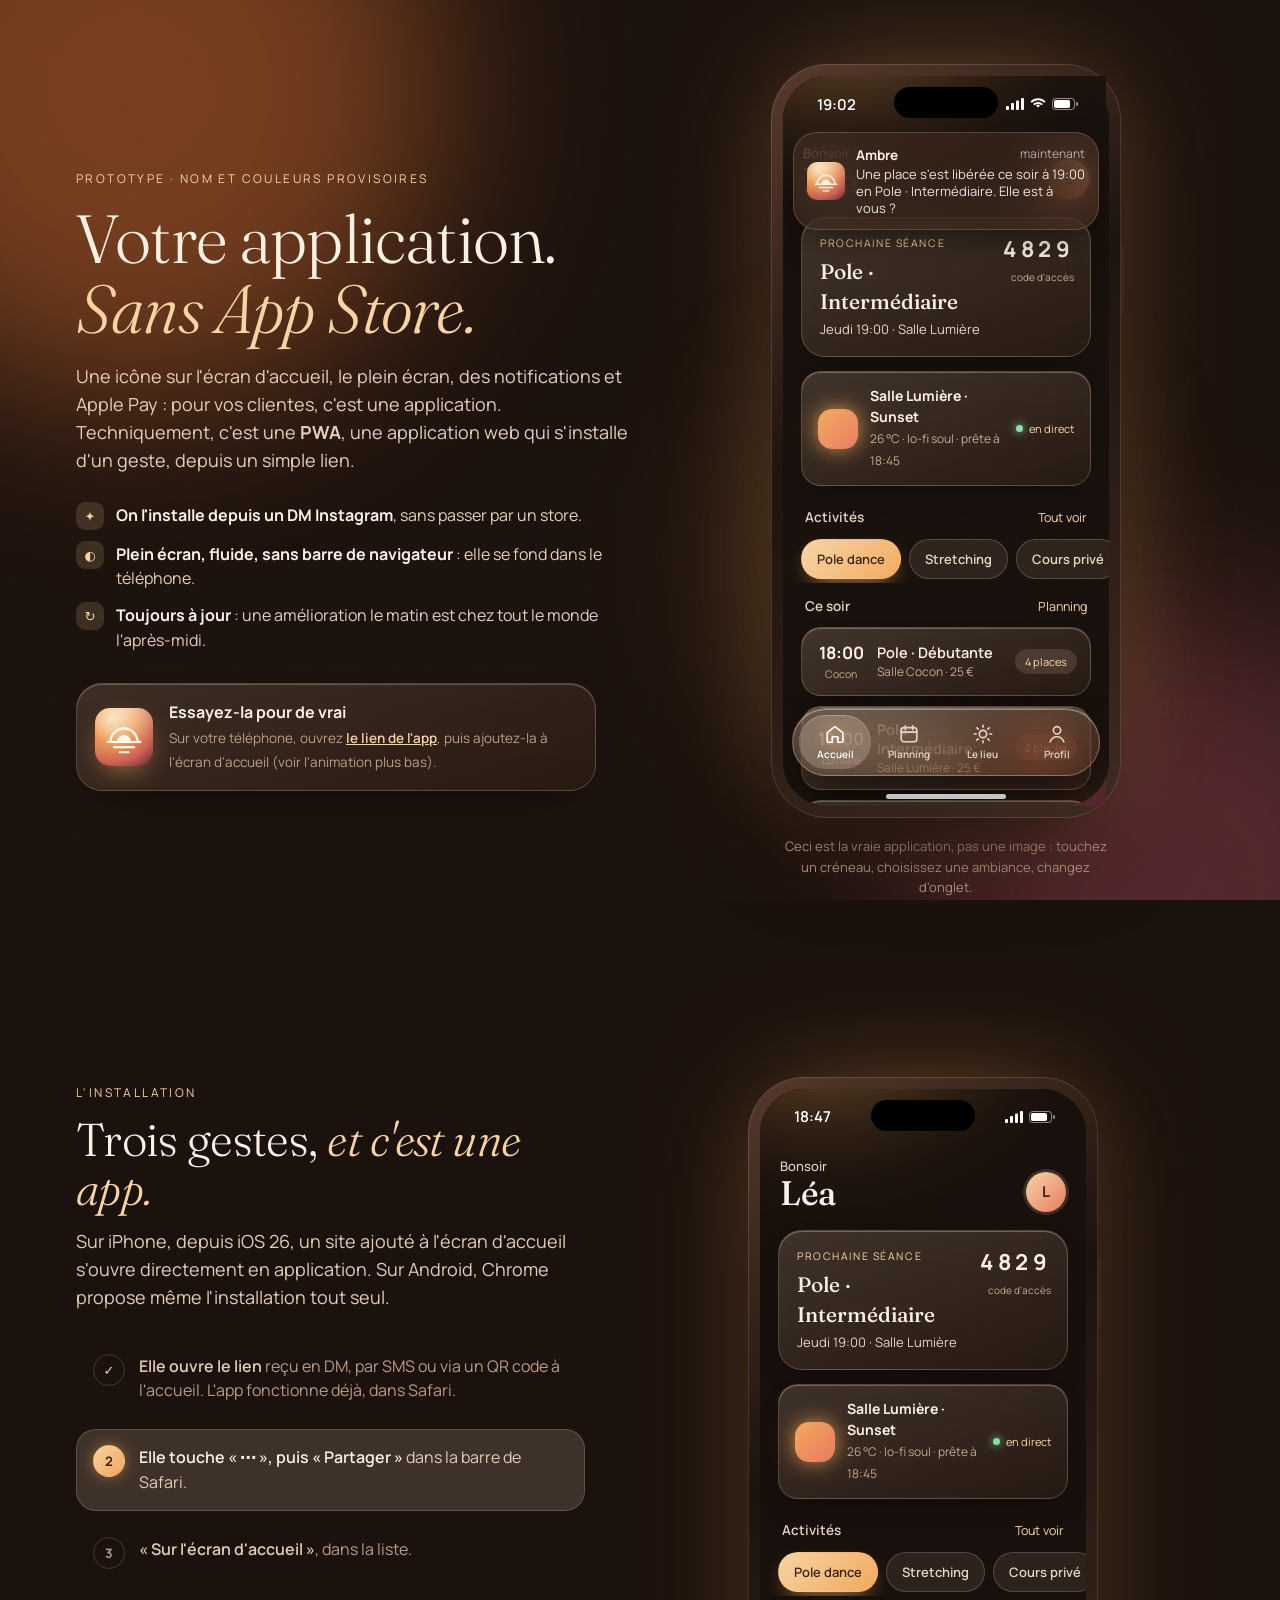
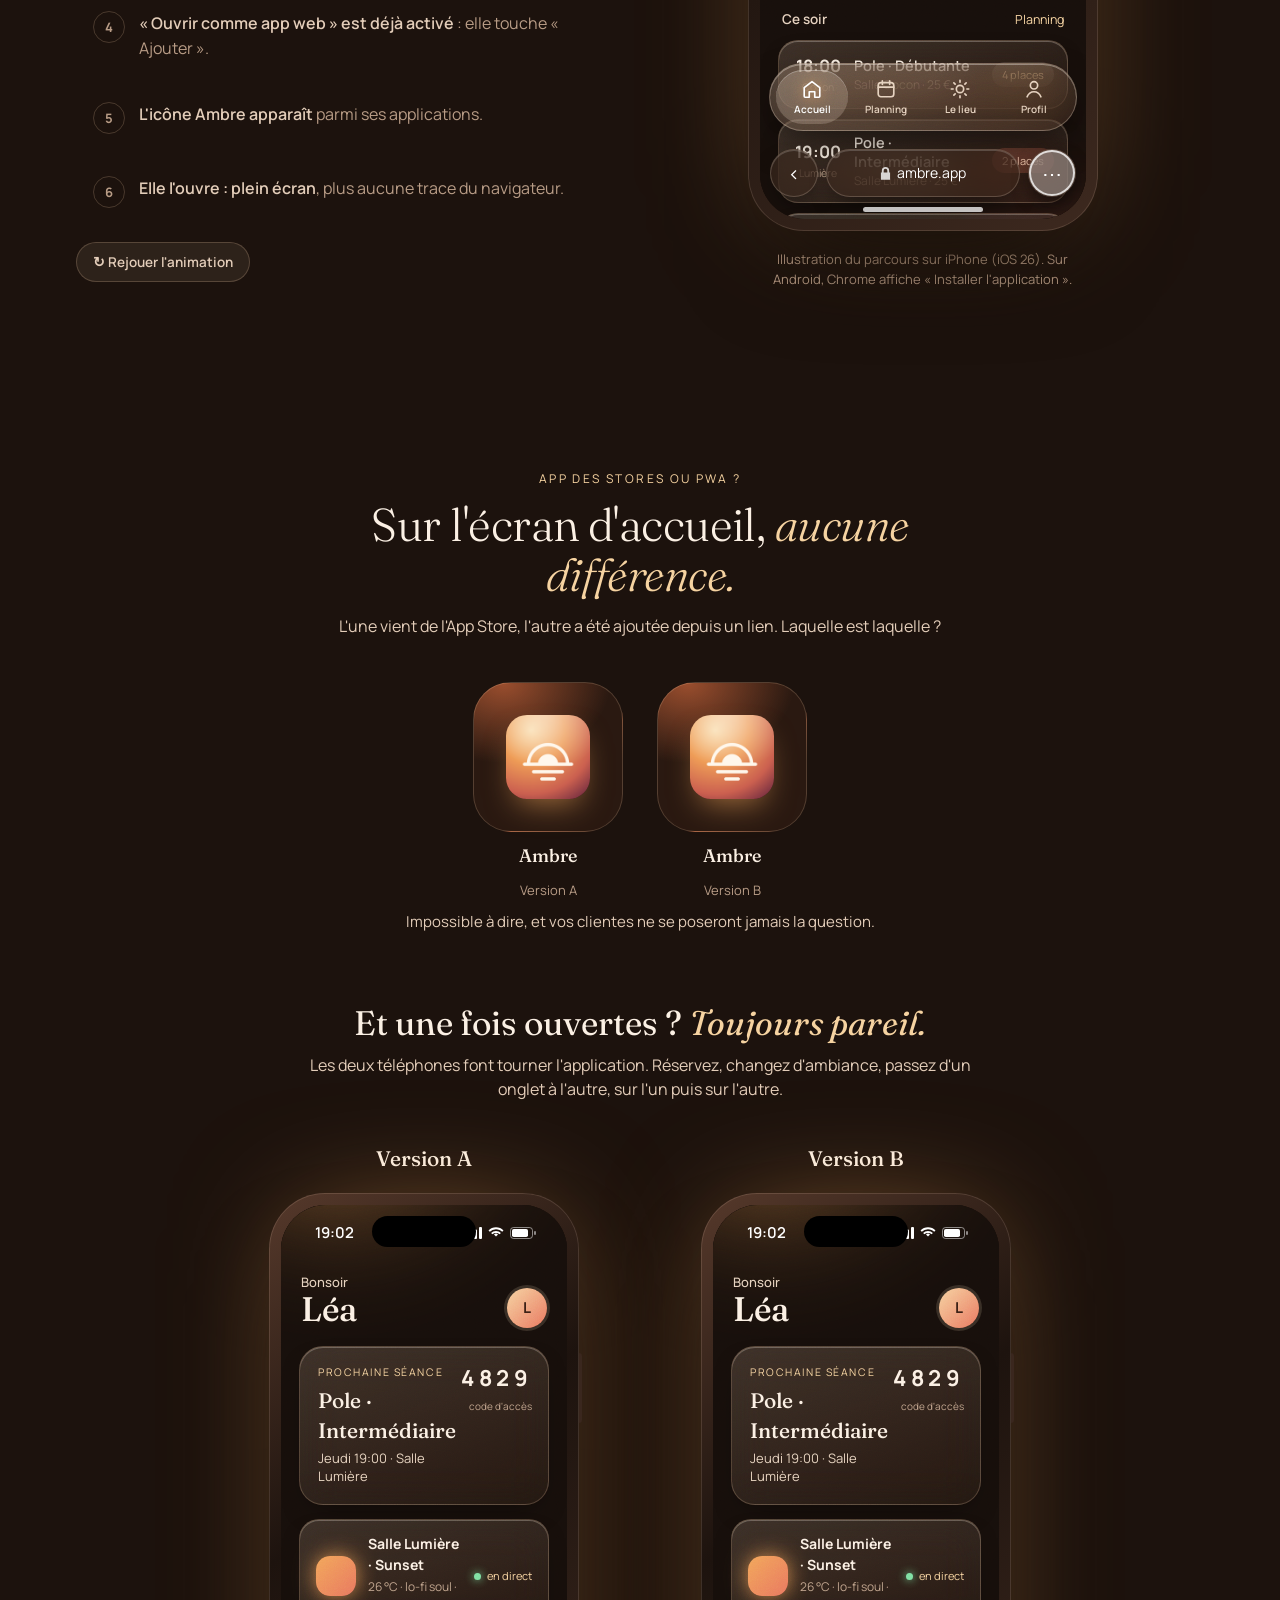
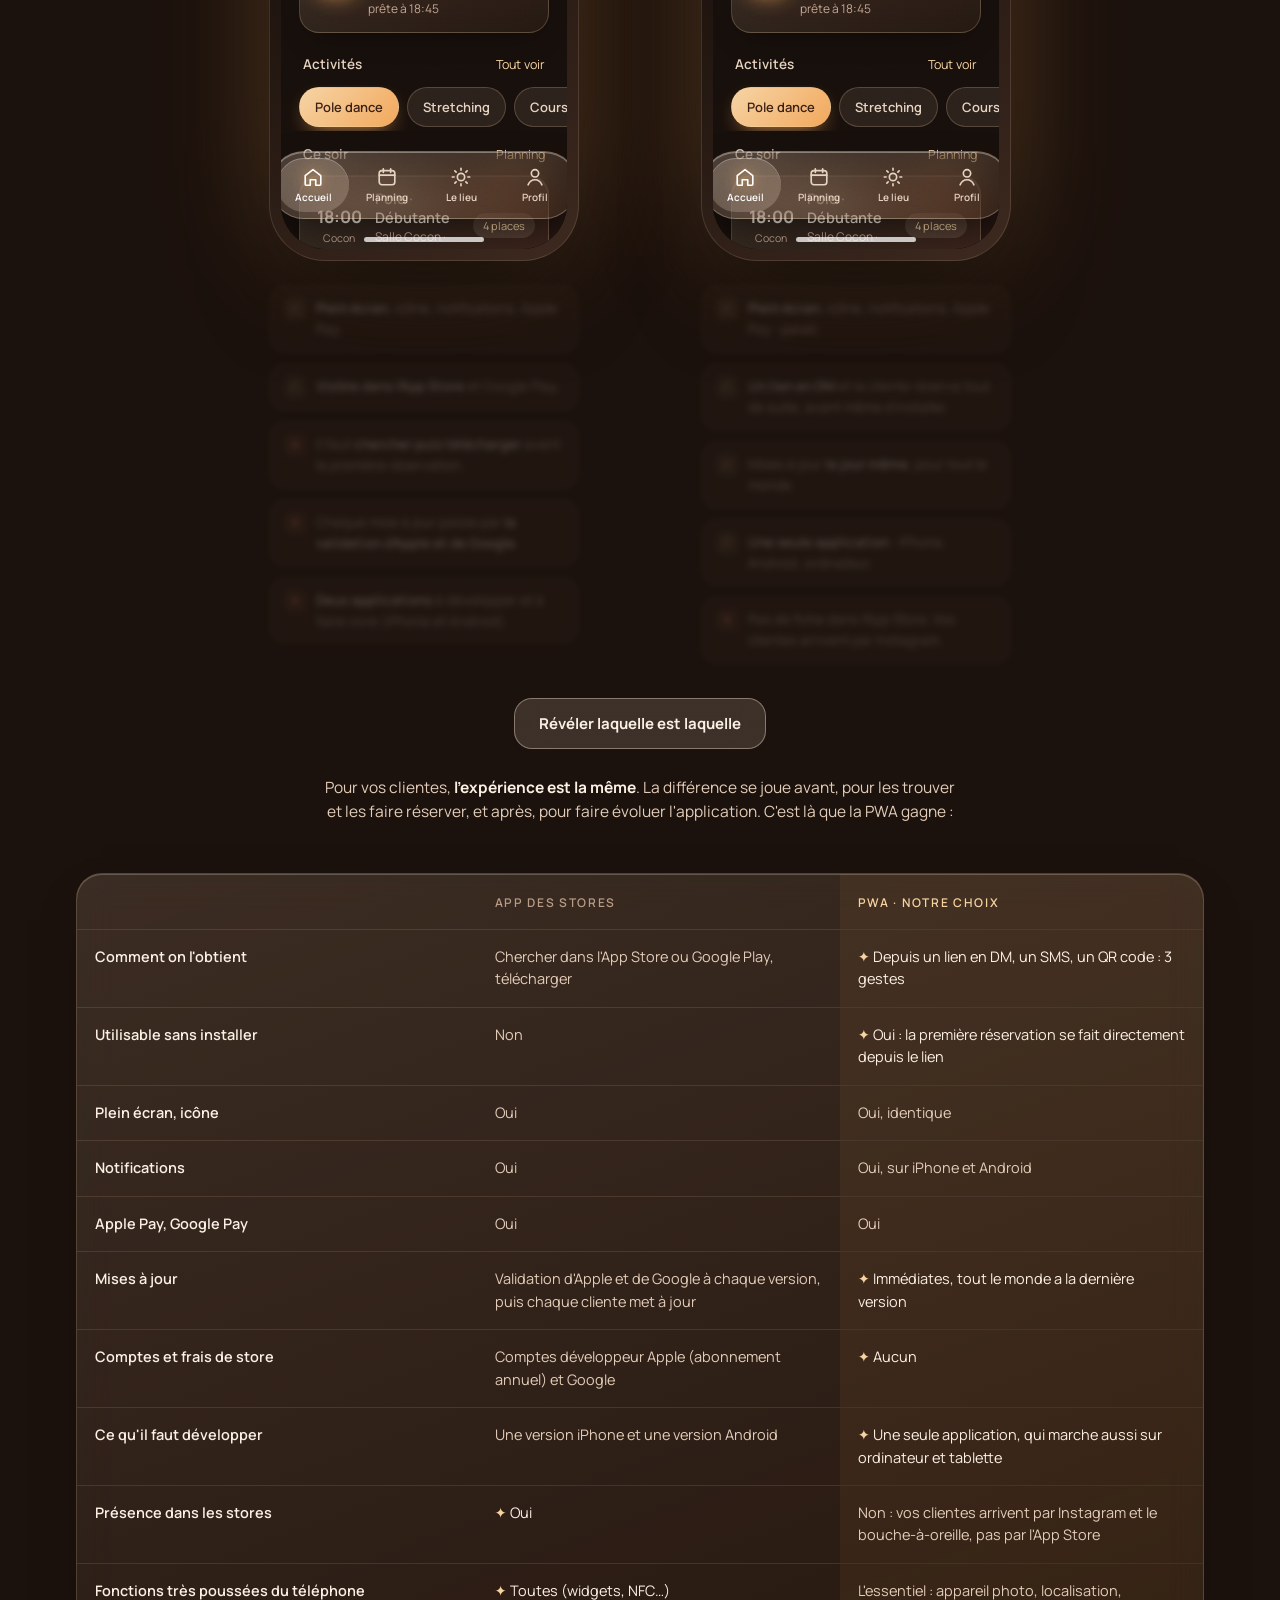
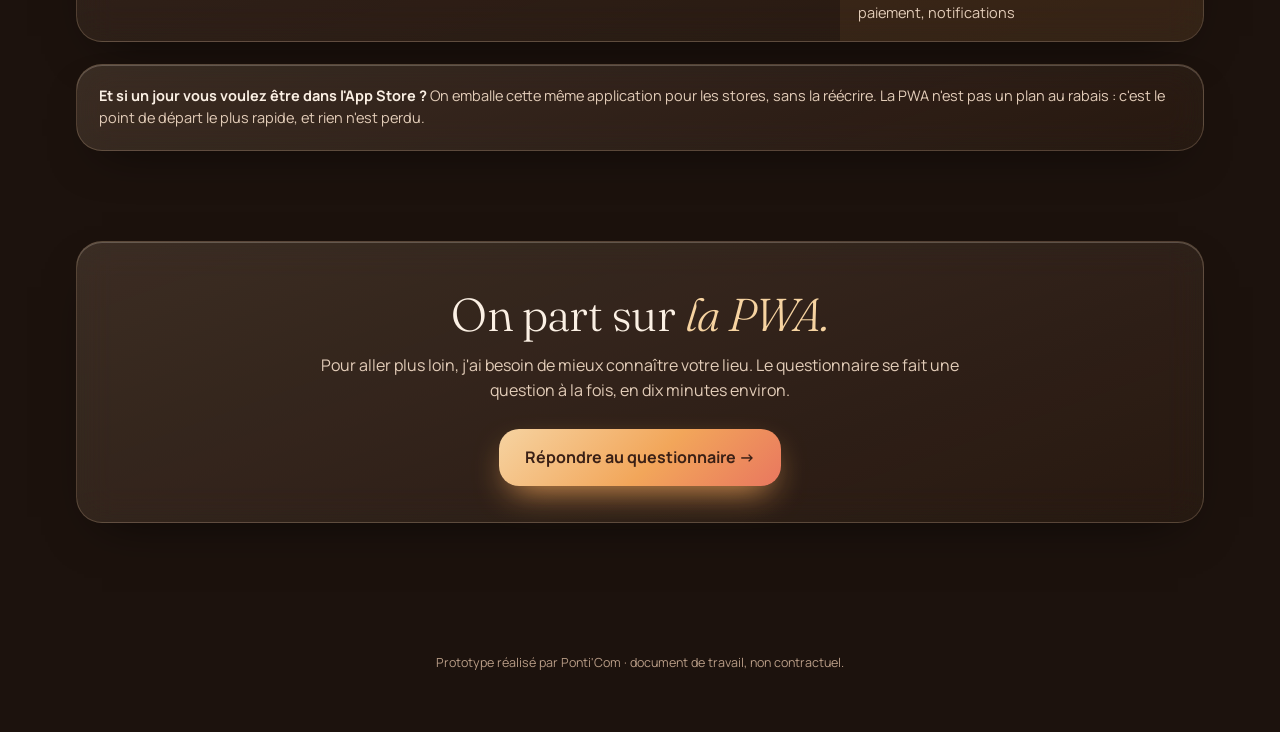
==== commit d99614c3: "Comparaison vivante app des stores / PWA côte à côte Co-Authored-By: Claude Opus 5.5 <noreply@anthro" ====
--- a/prototype/index.html
+++ b/prototype/index.html
@@ -184,6 +184,31 @@
 .honest{margin-top:22px;padding:20px 22px;font-size:14.5px;color:var(--ink2)}
 .honest b{color:var(--ink)}
 
+
+/* duo vivant app des stores / PWA */
+.duo-head{text-align:center;max-width:680px;margin:70px auto 0}
+.duo-head h3{font-family:Fraunces,serif;font-weight:400;font-size:clamp(24px,3.2vw,34px);line-height:1.15}
+.duo-head h3 em{font-style:italic;color:var(--sand)}
+.duo-head p{color:var(--ink2);margin-top:10px}
+.duo{display:grid;grid-template-columns:1fr 1fr;gap:44px;margin:40px auto 0;max-width:820px}
+@media (max-width:760px){.duo{grid-template-columns:1fr;gap:60px}}
+.duo .col{display:flex;flex-direction:column;align-items:center}
+.duo .phone{width:min(310px,100%)}
+.duo .lbl{margin-bottom:18px;text-align:center}
+.duo .lbl b{display:block;font-family:Fraunces,serif;font-weight:500;font-size:21px}
+.duo .lbl span{font-size:13px;color:var(--ink3)}
+.duo .lbl .real{display:none}
+.duo.shown .lbl .real{display:block}
+.duo.shown .lbl .ab{display:none}
+.duo .diff{width:min(310px,100%);margin-top:24px;display:grid;gap:10px;opacity:.25;filter:blur(3px);transition:opacity .6s,filter .6s;pointer-events:none}
+.duo.shown .diff{opacity:1;filter:none;pointer-events:auto}
+.diff div{display:flex;gap:10px;font-size:13.5px;color:var(--ink2);padding:12px 14px;border-radius:16px;background:var(--glass);border:1px solid var(--line);backdrop-filter:blur(12px);-webkit-backdrop-filter:blur(12px)}
+.diff b{color:var(--ink);font-weight:600}
+.diff .ico{flex:none;width:22px;height:22px;border-radius:7px;display:grid;place-items:center;font-size:12px;background:rgba(246,211,161,.16);color:var(--sand)}
+.diff .ico.no{background:rgba(233,119,95,.18);color:#ffb59c}
+.revealbtn{display:flex;margin:34px auto 0;padding:14px 24px;border-radius:18px;border:1px solid var(--line2);background:var(--glass2);color:var(--ink);font:700 15px Manrope,sans-serif;cursor:pointer;backdrop-filter:blur(14px);-webkit-backdrop-filter:blur(14px)}
+.duo-out{text-align:center;color:var(--ink2);max-width:640px;margin:26px auto 50px;font-size:15.5px}
+.duo-out b{color:var(--ink)}
 .verdict{padding:36px 30px;text-align:center}
 .verdict p{color:var(--ink2);max-width:640px;margin:0 auto}
 .cta{display:inline-flex;align-items:center;gap:10px;margin-top:26px;padding:16px 26px;border-radius:20px;text-decoration:none;font-weight:700;color:#3a2016;background:linear-gradient(135deg,var(--sand),var(--amber) 55%,var(--coral));box-shadow:0 14px 34px -12px var(--amber)}
@@ -317,7 +342,40 @@
       <div class="twin"><div class="tile"><img src="../app/icon-192.png" alt=""></div><b>Ambre</b><span>Version A</span></div>
       <div class="twin"><div class="tile"><img src="../app/icon-192.png" alt=""></div><b>Ambre</b><span>Version B</span></div>
     </div>
-    <p class="reveal">Impossible à dire, et vos clientes ne se poseront jamais la question. La différence est ailleurs :</p>
+    <p class="reveal">Impossible à dire, et vos clientes ne se poseront jamais la question.</p>
+
+    <div class="duo-head">
+      <h3>Et une fois ouvertes ? <em>Toujours pareil.</em></h3>
+      <p>Les deux téléphones font tourner l'application. Réservez, changez d'ambiance, passez d'un onglet à l'autre, sur l'un puis sur l'autre.</p>
+    </div>
+    <div class="duo" id="duo">
+      <div class="col">
+        <div class="lbl"><b class="ab">Version A</b><b class="real">App des stores</b><span class="real">téléchargée depuis l'App Store</span></div>
+        <div class="phone"><div class="screen"><iframe src="../app/?demo=1" title="Ambre"></iframe><div class="sbar"><span>19:02</span><span class="ic"><svg viewBox="0 0 18 12"><rect x="0" y="8" width="3" height="4" rx="1"/><rect x="5" y="5" width="3" height="7" rx="1"/><rect x="10" y="2.5" width="3" height="9.5" rx="1"/><rect x="15" y="0" width="3" height="12" rx="1"/></svg><svg viewBox="0 0 16 12"><path d="M8 2.2c2.4 0 4.6.9 6.2 2.5l1.3-1.3A10.6 10.6 0 0 0 8 .3 10.6 10.6 0 0 0 .5 3.4l1.3 1.3A8.7 8.7 0 0 1 8 2.2zm0 3.7c1.4 0 2.7.5 3.6 1.4l1.3-1.3A7 7 0 0 0 8 4a7 7 0 0 0-4.9 2l1.3 1.3c1-.9 2.2-1.4 3.6-1.4zM8 9.5l2-2a2.9 2.9 0 0 0-4 0z"/></svg><svg viewBox="0 0 27 12"><rect x=".5" y=".5" width="22" height="11" rx="3" fill="none" stroke="#fff" stroke-opacity=".5"/><rect x="2" y="2" width="16" height="8" rx="1.8"/><rect x="24" y="4" width="2" height="4" rx="1" opacity=".5"/></svg></span></div>
+          <div class="island"></div><div class="homeind"></div></div></div>
+        <div class="diff">
+          <div><span class="ico">✓</span><span><b>Plein écran</b>, icône, notifications, Apple Pay.</span></div>
+          <div><span class="ico">✓</span><span><b>Visible dans l'App Store</b> et Google Play.</span></div>
+          <div><span class="ico no">✕</span><span>Il faut <b>chercher puis télécharger</b> avant la première réservation.</span></div>
+          <div><span class="ico no">✕</span><span>Chaque mise à jour passe par <b>la validation d'Apple et de Google</b>.</span></div>
+          <div><span class="ico no">✕</span><span><b>Deux applications</b> à développer et à faire vivre (iPhone et Android).</span></div>
+        </div>
+      </div>
+      <div class="col">
+        <div class="lbl"><b class="ab">Version B</b><b class="real">PWA · notre choix</b><span class="real">ajoutée depuis un lien Instagram</span></div>
+        <div class="phone"><div class="screen"><iframe src="../app/?demo=1" title="Ambre"></iframe><div class="sbar"><span>19:02</span><span class="ic"><svg viewBox="0 0 18 12"><rect x="0" y="8" width="3" height="4" rx="1"/><rect x="5" y="5" width="3" height="7" rx="1"/><rect x="10" y="2.5" width="3" height="9.5" rx="1"/><rect x="15" y="0" width="3" height="12" rx="1"/></svg><svg viewBox="0 0 16 12"><path d="M8 2.2c2.4 0 4.6.9 6.2 2.5l1.3-1.3A10.6 10.6 0 0 0 8 .3 10.6 10.6 0 0 0 .5 3.4l1.3 1.3A8.7 8.7 0 0 1 8 2.2zm0 3.7c1.4 0 2.7.5 3.6 1.4l1.3-1.3A7 7 0 0 0 8 4a7 7 0 0 0-4.9 2l1.3 1.3c1-.9 2.2-1.4 3.6-1.4zM8 9.5l2-2a2.9 2.9 0 0 0-4 0z"/></svg><svg viewBox="0 0 27 12"><rect x=".5" y=".5" width="22" height="11" rx="3" fill="none" stroke="#fff" stroke-opacity=".5"/><rect x="2" y="2" width="16" height="8" rx="1.8"/><rect x="24" y="4" width="2" height="4" rx="1" opacity=".5"/></svg></span></div>
+          <div class="island"></div><div class="homeind"></div></div></div>
+        <div class="diff">
+          <div><span class="ico">✓</span><span><b>Plein écran</b>, icône, notifications, Apple Pay : pareil.</span></div>
+          <div><span class="ico">✓</span><span><b>Un lien en DM</b> et la cliente réserve tout de suite, avant même d'installer.</span></div>
+          <div><span class="ico">✓</span><span>Mises à jour <b>le jour même</b>, pour tout le monde.</span></div>
+          <div><span class="ico">✓</span><span><b>Une seule application</b> : iPhone, Android, ordinateur.</span></div>
+          <div><span class="ico no">✕</span><span>Pas de fiche dans l'App Store. Vos clientes arrivent par Instagram.</span></div>
+        </div>
+      </div>
+    </div>
+    <button class="revealbtn" id="revealBtn">Révéler laquelle est laquelle</button>
+    <p class="duo-out">Pour vos clientes, <b>l'expérience est la même</b>. La différence se joue avant, pour les trouver et les faire réserver, et après, pour faire évoluer l'application. C'est là que la PWA gagne :</p>
 
     <div class="table g">
       <div class="tr h"><div></div><div>App des stores</div><div class="pwa">PWA · notre choix</div></div>
@@ -352,6 +410,10 @@
   function ping(){ notif.classList.add("on"); setTimeout(function(){ notif.classList.remove("on") }, 4200) }
   setTimeout(ping, 3500); setInterval(ping, 20000);
 
+
+  // duo app des stores / PWA
+  var duo = document.getElementById("duo");
+  document.getElementById("revealBtn").onclick = function(){ var on = duo.classList.toggle("shown"); this.textContent = on ? "Masquer la réponse" : "Révéler laquelle est laquelle" };
   // ------- animation d'installation -------
   var demo = document.getElementById("demo"), finger = document.getElementById("finger");
   var steps = document.querySelectorAll("#steps li");
